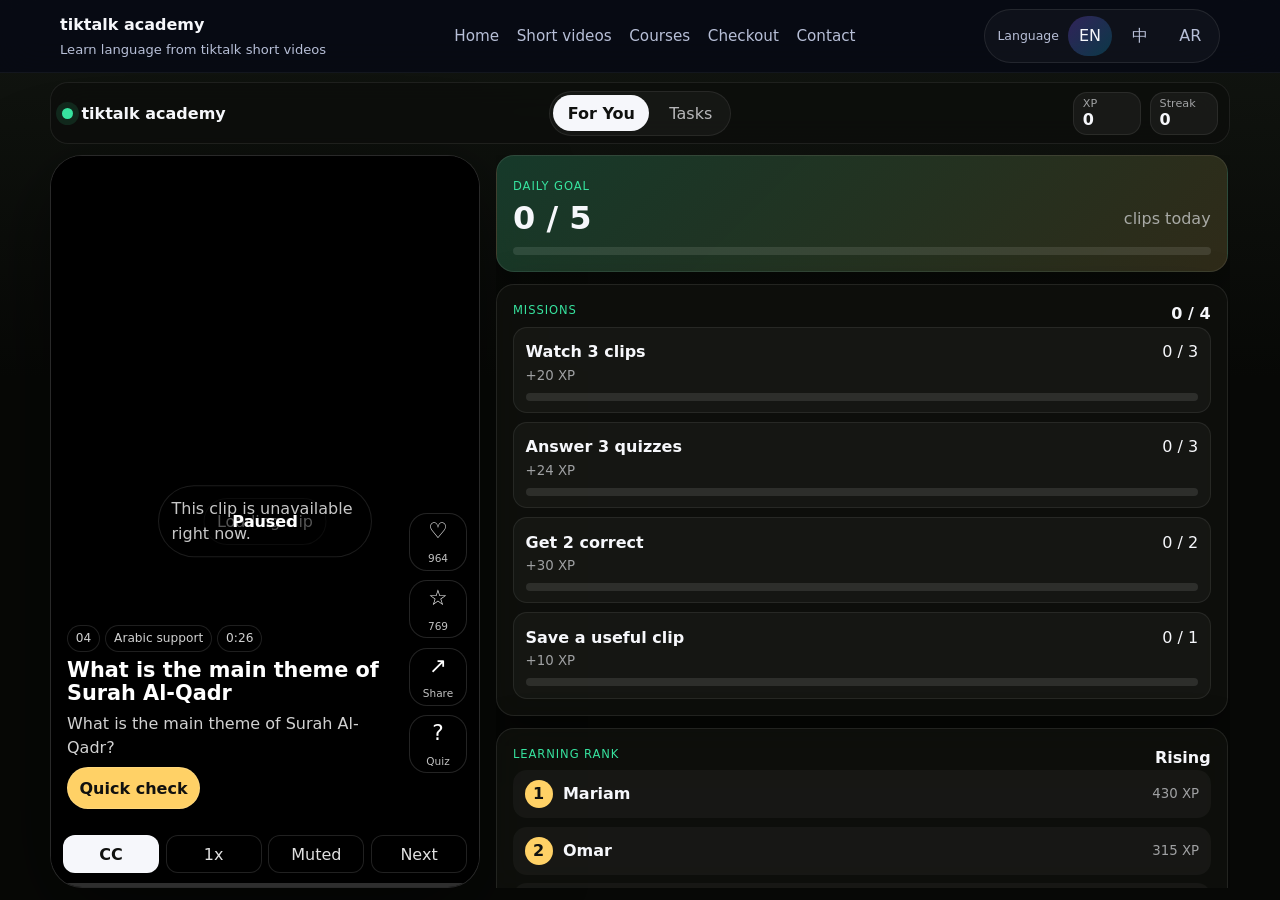
==== learn.html @ 38cb5dca "Rebrand site and scaffold Paddle checkout" ====
<!doctype html>
<html lang="en">
<head>
  <meta charset="UTF-8" />
  <meta name="viewport" content="width=device-width, initial-scale=1.0" />
  <title>Short videos | tiktalk academy</title>
  <meta name="description" content="Practice language from short videos with quick quizzes on tiktalk academy." />
  <meta name="theme-color" content="#050816" />
  <link rel="stylesheet" href="./styles.css" />
  <script defer src="./translations.js"></script>
  <script defer src="./video-data.js"></script>
  <script defer src="./main.js"></script>
</head>
<body data-page="learn">
  <header class="site-header">
    <div class="container nav-shell">
      <a class="brand" href="index.html">
        <strong id="brandName">tiktalk academy</strong>
        <span id="brandTagline">Learn language from tiktalk short videos</span>
      </a>

      <button class="nav-toggle" type="button" aria-expanded="false" aria-controls="site-nav" aria-label="Toggle navigation">
        <span></span><span></span><span></span>
      </button>

      <nav id="site-nav" class="site-nav" aria-label="Primary navigation">
        <a id="navHome" href="index.html">Home</a>
        <a id="navLearn" href="learn.html">Short videos</a>
        <a id="navProducts" href="products.html">Courses</a>
        <a id="navCheckout" href="order.html?product=bundle">Inquiry</a>
        <a id="navContact" href="index.html#contact">Contact</a>
      </nav>

      <div class="lang-switch" aria-label="Language switcher">
        <label id="langLabel" for="lang-en">Language</label>
        <button id="lang-en" class="lang-btn" type="button" data-lang="en">EN</button>
        <button class="lang-btn" type="button" data-lang="zh">中</button>
        <button class="lang-btn" type="button" data-lang="ar">AR</button>
      </div>
    </div>
  </header>

  <main class="shorts-app">
    <section class="shorts-shell" aria-label="Short-video language practice">
      <div class="shorts-topbar">
        <div class="shorts-channel">
          <span class="live-dot" aria-hidden="true"></span>
          <strong>tiktalk academy</strong>
        </div>
        <div class="feed-tabs" role="tablist" aria-label="Practice feed">
          <button id="feedTab" class="is-active" type="button">For You</button>
          <button id="taskToggle" type="button">Tasks</button>
        </div>
        <div class="shorts-score" aria-label="Learning progress">
          <span><small>XP</small><strong id="shortsXp">0</strong></span>
          <span><small>Streak</small><strong id="shortsStreak">0</strong></span>
        </div>
      </div>

      <div class="shorts-main">
        <div class="feed-device">
          <div id="feedViewport" class="feed-viewport" tabindex="0" aria-label="Short-video practice feed">
            <div id="feedTrack" class="feed-track"></div>
          </div>
        </div>

        <aside id="learnDashboard" class="learning-dashboard" aria-label="Learning dashboard">
          <div class="dashboard-card dashboard-hero">
            <span class="dashboard-kicker">Daily goal</span>
            <div class="daily-goal">
              <strong id="dailyGoalText">0 / 5</strong>
              <span id="dailyGoalLabel">clips today</span>
            </div>
            <div class="goal-bar"><span id="dailyGoalBar"></span></div>
          </div>

          <div class="dashboard-card">
            <div class="dashboard-head">
              <span class="dashboard-kicker">Missions</span>
              <strong id="missionSummary">0 ready</strong>
            </div>
            <div id="missionList" class="mission-list"></div>
          </div>

          <div class="dashboard-card">
            <div class="dashboard-head">
              <span class="dashboard-kicker">Learning rank</span>
              <strong id="rankLabel">Rising</strong>
            </div>
            <div id="leaderboardList" class="leaderboard-list"></div>
          </div>

          <div class="dashboard-card">
            <div class="dashboard-head">
              <span class="dashboard-kicker">Next clips</span>
              <strong id="queueLabel">Recommended</strong>
            </div>
            <div id="queueList" class="queue-list"></div>
          </div>
        </aside>
      </div>

      <div id="quizSheet" class="quiz-sheet" hidden aria-live="polite">
        <div class="quiz-sheet-card" role="dialog" aria-modal="true" aria-labelledby="quizSheetTitle">
          <div class="quiz-sheet-head">
            <span class="dashboard-kicker">Quick check</span>
            <button id="closeQuiz" class="icon-button" type="button" aria-label="Close quiz">x</button>
          </div>
          <h2 id="quizSheetTitle">Question</h2>
          <p id="quizSheetPrompt"></p>
          <div id="quizSheetAnswers" class="answer-grid"></div>
          <p id="quizSheetFeedback" class="quiz-feedback"></p>
        </div>
      </div>

      <div id="milestoneModal" class="milestone-modal" hidden>
        <div class="milestone-card" role="dialog" aria-modal="true" aria-labelledby="milestoneTitle">
          <span class="milestone-badge">Level up</span>
          <h2 id="milestoneTitle">Mission complete</h2>
          <p id="milestoneBody"></p>
          <button id="closeMilestone" class="button button-primary" type="button">Continue</button>
        </div>
      </div>

      <div id="shortsToast" class="shorts-toast" hidden></div>
    </section>
  </main>

  <footer class="footer">
    <div class="container">
      <small>© <span id="year"></span> tiktalk academy · <a href="terms.html">Terms</a> · <a href="privacy.html">Privacy</a></small>
    </div>
  </footer>
</body>
</html>
---- styles.css ----
:root {
  --bg: #050816;
  --bg-2: #0a1024;
  --panel: rgba(13, 18, 38, 0.78);
  --panel-strong: rgba(13, 18, 38, 0.96);
  --text: #f6f7fb;
  --muted: #b7bfd7;
  --line: rgba(255, 255, 255, 0.09);
  --line-strong: rgba(255, 255, 255, 0.18);
  --accent: #8c52ff;
  --accent-2: #00d5ff;
  --accent-3: #ff5ab8;
  --accent-4: #ffcc66;
  --accent-5: #31d6a3;
  --success: #21c787;
  --shadow: 0 30px 80px rgba(0, 0, 0, 0.42);
  --radius: 22px;
  --max: min(1160px, calc(100% - 2rem));
}
* { box-sizing: border-box; }
html { scroll-behavior: smooth; }
body {
  margin: 0;
  color: var(--text);
  font-family: Inter, ui-sans-serif, system-ui, -apple-system, BlinkMacSystemFont, "Segoe UI", sans-serif;
  background:
    radial-gradient(circle at 0% 0%, rgba(255, 90, 184, 0.18), transparent 28%),
    radial-gradient(circle at 100% 10%, rgba(0, 213, 255, 0.16), transparent 30%),
    radial-gradient(circle at 50% 100%, rgba(140, 82, 255, 0.12), transparent 28%),
    linear-gradient(180deg, var(--bg) 0%, var(--bg-2) 100%);
  line-height: 1.6;
}
a { color: inherit; text-decoration: none; }
button, input, textarea, select { font: inherit; }
img { display: block; max-width: 100%; }
.container { width: var(--max); margin: 0 auto; }
.section { padding: 4.8rem 0; }
.section-tight { padding-top: 2rem; }
.site-header {
  position: sticky; top: 0; z-index: 20; backdrop-filter: blur(18px);
  background: rgba(5, 8, 22, 0.72); border-bottom: 1px solid rgba(255,255,255,0.05);
}
.nav-shell { min-height: 72px; display: flex; align-items: center; justify-content: space-between; gap: 1rem; }
.brand { display: grid; gap: 0.1rem; }
.brand strong { font-size: 1rem; font-weight: 700; }
.brand span { font-size: 0.82rem; color: var(--muted); }
.site-nav { display: flex; align-items: center; gap: 1.1rem; }
.site-nav a { color: var(--muted); font-size: 0.95rem; }
.site-nav a:hover, .site-nav a:focus-visible { color: var(--text); }
.lang-switch { display: flex; align-items: center; gap: 0.55rem; padding: 0.4rem; border: 1px solid var(--line); border-radius: 999px; background: rgba(255,255,255,0.03); }
.lang-switch label { font-size: 0.78rem; color: var(--muted); padding-inline-start: 0.4rem; }
.lang-btn { border: 0; background: transparent; color: var(--muted); border-radius: 999px; padding: 0.42rem 0.7rem; cursor: pointer; }
.lang-btn.is-active { background: linear-gradient(135deg, rgba(140,82,255,0.28), rgba(0,213,255,0.2)); color: var(--text); }
.nav-toggle { display: none; width: 46px; height: 46px; border-radius: 14px; border: 1px solid var(--line); background: rgba(255,255,255,0.03); cursor: pointer; }
.nav-toggle span { display: block; width: 20px; height: 2px; margin: 5px auto; background: var(--text); }
.hero-grid, .hero-metrics, .grid-3, .product-grid, .footer-grid, .checkout-layout { display: grid; gap: 1.2rem; }
.hero-grid { grid-template-columns: 1.2fr 0.8fr; align-items: center; min-height: calc(100vh - 72px); padding: 2rem 0 4rem; }
.eyebrow { display: inline-flex; font-size: 0.78rem; letter-spacing: 0.12em; text-transform: uppercase; color: var(--accent-2); margin-bottom: 1rem; }
.hero-copy-shell h1, .section-head h2, .panel-head h2, .final-card h2 { margin: 0; line-height: 1.04; letter-spacing: -0.03em; font-size: clamp(2.3rem, 5vw, 4.8rem); }
.section-head h2, .panel-head h2, .final-card h2 { font-size: clamp(1.8rem, 3vw, 2.8rem); }
.hero-lead, .section-head p, .glass-card p, .quote-card p, .footer-panel p, .step-card p, .summary-box, .panel-head p, .faq-item p, .order-summary-card, .product-card p { color: var(--muted); }
.hero-actions, .card-actions { display: flex; flex-wrap: wrap; gap: 0.9rem; margin-top: 1.5rem; }
.button { display: inline-flex; align-items: center; justify-content: center; min-height: 46px; padding: 0.78rem 1.15rem; border-radius: 999px; border: 1px solid var(--line-strong); transition: transform 0.15s ease, background 0.15s ease; }
.button:hover { transform: translateY(-1px); }
.button.is-disabled, .button[aria-disabled="true"] { cursor: not-allowed; opacity: 0.52; filter: saturate(0.45); }
.button.is-disabled:hover, .button[aria-disabled="true"]:hover { transform: none; }
.button-primary { color: #08101f; font-weight: 700; background: linear-gradient(135deg, var(--accent-2), #d1f8ff); border-color: transparent; }
.button-secondary { background: rgba(255,255,255,0.03); color: var(--text); }
.button-full { width: 100%; }
.stat-card, .glass-card, .product-card, .quote-card, .step-card, .final-card, .footer-panel, .checkout-panel, .summary-box, .faq-item, .note-card {
  border: 1px solid var(--line); background: var(--panel); border-radius: var(--radius); box-shadow: var(--shadow); backdrop-filter: blur(18px);
}
.stat-card, .glass-card, .product-card, .quote-card, .step-card, .footer-panel, .checkout-panel, .faq-item, .note-card { padding: 1.35rem; }
.hero-metrics { grid-template-columns: repeat(3, 1fr); }
.stat-card strong { display: block; font-size: 1.6rem; margin-bottom: 0.2rem; }
.stat-card span { color: var(--muted); }
.section-head { max-width: 760px; margin-bottom: 1.7rem; }
.grid-3, .product-grid { grid-template-columns: repeat(3, 1fr); }
.checkout-layout { grid-template-columns: 1.15fr 0.85fr; }
.card-topline { display: inline-flex; margin-bottom: 0.8rem; padding: 0.32rem 0.6rem; border-radius: 999px; font-size: 0.75rem; background: linear-gradient(135deg, rgba(140,82,255,0.24), rgba(0,213,255,0.18)); }
.product-card h3, .glass-card h3, .step-card h3 { margin: 0 0 0.7rem; font-size: 1.3rem; line-height: 1.15; }
.price-pill { display: inline-flex; padding: 0.48rem 0.75rem; border-radius: 999px; background: rgba(255,255,255,0.05); border: 1px solid var(--line); font-weight: 700; margin-bottom: 0.85rem; }
.feature-list { margin: 0; padding-left: 1.1rem; }
.feature-list li + li { margin-top: 0.45rem; }
.quote-card { display: grid; gap: 1rem; }
.quote-mark { font-size: 2.2rem; line-height: 1; margin: 0; color: var(--accent-2); }
.quote-meta span { color: var(--muted); font-size: 0.92rem; }
.faq-stack { display: grid; gap: 1rem; }
.faq-item summary { list-style: none; cursor: pointer; font-weight: 600; }
.faq-item summary::-webkit-details-marker { display: none; }
.faq-item[open] summary { margin-bottom: 0.75rem; }
.final-card { padding: 1.6rem; }
.footer { padding: 1rem 0 2.8rem; }
.footer-grid { grid-template-columns: 1.2fr 0.8fr; align-items: start; }
.footer-links { display: grid; gap: 0.85rem; }
.footer-links a { color: var(--text); }
.footer-links small { display: block; color: var(--muted); }
.page-hero { padding-top: 2rem; }
.checkout-panel input, .checkout-panel textarea, .checkout-panel select {
  width: 100%; border-radius: 14px; border: 1px solid var(--line); background: rgba(255,255,255,0.03); color: var(--text); padding: 0.9rem 1rem;
}
.checkout-panel textarea { min-height: 120px; resize: vertical; }
.form-grid { display: grid; gap: 1rem; }
.field-group { display: grid; gap: 0.45rem; }
.field-group label { color: var(--muted); font-size: 0.92rem; }
.summary-box { padding: 1.2rem; }
.summary-line, .summary-total { display: flex; justify-content: space-between; gap: 1rem; }
.summary-total { margin-top: 1rem; padding-top: 1rem; border-top: 1px solid var(--line); font-weight: 700; color: var(--text); }
.inline-note { font-size: 0.88rem; color: var(--muted); }
.payment-status { min-height: 1.6rem; margin: 1rem 0 0; color: #ffe3a1; font-size: 0.92rem; }
.policy-links { display: flex; flex-wrap: wrap; gap: 0.8rem; }
.policy-links a { color: var(--muted); font-size: 0.86rem; }
.policy-links a:hover, .policy-links a:focus-visible { color: var(--text); }
.policy-shell { max-width: 860px; }
.policy-card { padding: clamp(1.4rem, 4vw, 3rem); border: 1px solid var(--line); background: var(--panel); border-radius: var(--radius); box-shadow: var(--shadow); }
.policy-card h1 { margin: 0; font-size: clamp(2.2rem, 5vw, 4rem); line-height: 1.05; letter-spacing: -0.04em; }
.policy-card h2 { margin: 2rem 0 0.5rem; font-size: 1.25rem; }
.policy-card p { color: var(--muted); }
.policy-card a { color: var(--accent-2); text-decoration: underline; text-underline-offset: 0.2em; }
.policy-meta { margin-top: 0.7rem; font-size: 0.9rem; }
.success-pill { display: inline-flex; padding: 0.38rem 0.7rem; border-radius: 999px; background: rgba(33,199,135,0.16); color: #a6f1d2; border: 1px solid rgba(33,199,135,0.24); }
.video-teaser {
  display: grid; grid-template-columns: 1fr 0.8fr; gap: 1.2rem; align-items: stretch;
  border: 1px solid var(--line); border-radius: var(--radius); overflow: hidden; background: rgba(255,255,255,0.035);
}
.video-teaser-copy { padding: 1.6rem; }
.video-teaser-copy h2 { margin: 0; font-size: clamp(1.8rem, 3vw, 2.7rem); line-height: 1.05; }
.video-teaser-copy p { color: var(--muted); max-width: 650px; }
.video-teaser-panel {
  min-height: 260px; display: grid; place-items: center; grid-template-columns: repeat(3, 1fr);
  background:
    linear-gradient(135deg, rgba(49,216,163,0.24), rgba(255,204,102,0.14)),
    linear-gradient(180deg, rgba(255,255,255,0.08), rgba(255,255,255,0.02));
}
.video-teaser-panel span {
  width: min(90px, 25vw); aspect-ratio: 9 / 16; display: grid; place-items: end center; padding: 0.8rem 0.35rem;
  border: 1px solid rgba(255,255,255,0.16); border-radius: 18px; color: var(--text); font-weight: 700;
  background: linear-gradient(180deg, rgba(5,8,22,0.1), rgba(5,8,22,0.86));
  box-shadow: 0 20px 44px rgba(0,0,0,0.28);
}
.video-teaser-panel span:nth-child(2) { transform: translateY(-16px); }
.count-pill {
  display: inline-flex; align-items: center; min-height: 46px; padding: 0.78rem 1rem; border-radius: 999px;
  background: rgba(255,204,102,0.12); border: 1px solid rgba(255,204,102,0.24); color: #ffe3a1; font-weight: 700;
}
body[data-page="learn"] {
  background: #070806;
  overflow: hidden;
}
body[data-page="learn"] .site-header {
  position: fixed;
  left: 0;
  right: 0;
  top: 0;
}
body[data-page="learn"] .footer { display: none; }
.shorts-app {
  min-height: 100dvh;
  padding-top: 72px;
  background:
    linear-gradient(180deg, rgba(18, 22, 17, 0.96), #070806 42%),
    #070806;
}
.shorts-shell {
  width: min(1180px, calc(100% - 1rem));
  height: calc(100dvh - 72px);
  margin: 0 auto;
  padding: 0.65rem 0 0.75rem;
  display: grid;
  grid-template-rows: auto minmax(0, 1fr);
  gap: 0.65rem;
  position: relative;
}
.shorts-topbar {
  min-height: 54px;
  display: grid;
  grid-template-columns: minmax(150px, 1fr) auto minmax(150px, 1fr);
  align-items: center;
  gap: 0.8rem;
  padding: 0.45rem 0.7rem;
  border: 1px solid rgba(255,255,255,0.08);
  border-radius: 18px;
  background: rgba(13, 14, 12, 0.82);
  backdrop-filter: blur(18px);
}
.shorts-channel, .shorts-score, .feed-tabs { display: flex; align-items: center; }
.shorts-channel { gap: 0.55rem; min-width: 0; }
.shorts-channel strong { overflow: hidden; text-overflow: ellipsis; white-space: nowrap; }
.live-dot {
  width: 0.65rem;
  aspect-ratio: 1;
  border-radius: 999px;
  background: #37e39f;
  box-shadow: 0 0 0 6px rgba(55,227,159,0.12);
}
.feed-tabs {
  justify-content: center;
  gap: 0.35rem;
  padding: 0.24rem;
  border: 1px solid rgba(255,255,255,0.08);
  border-radius: 999px;
  background: rgba(255,255,255,0.04);
}
.feed-tabs button {
  min-height: 36px;
  padding: 0 0.9rem;
  border: 0;
  border-radius: 999px;
  background: transparent;
  color: rgba(246,247,251,0.72);
  cursor: pointer;
}
.feed-tabs button.is-active { background: #f6f7fb; color: #10110f; font-weight: 800; }
.shorts-score { justify-content: end; gap: 0.55rem; }
.shorts-score span {
  min-width: 68px;
  padding: 0.35rem 0.55rem;
  border-radius: 14px;
  background: rgba(255,255,255,0.05);
  border: 1px solid rgba(255,255,255,0.08);
}
.shorts-score small { display: block; color: rgba(246,247,251,0.62); font-size: 0.7rem; line-height: 1.1; }
.shorts-score strong { display: block; line-height: 1.1; }
.shorts-main {
  min-height: 0;
  display: grid;
  grid-template-columns: minmax(330px, 430px) minmax(300px, 1fr);
  justify-content: center;
  gap: 1rem;
}
.feed-device {
  width: 100%;
  height: 100%;
  min-height: 0;
  justify-self: center;
  overflow: hidden;
  border: 1px solid rgba(255,255,255,0.16);
  border-radius: 32px;
  background: #000;
  box-shadow: 0 28px 90px rgba(0,0,0,0.5);
}
.feed-viewport {
  height: 100%;
  overflow-y: auto;
  overscroll-behavior-y: contain;
  scroll-snap-type: y mandatory;
  scrollbar-width: none;
  background: #000;
  outline: none;
}
.feed-viewport::-webkit-scrollbar { display: none; }
.feed-track { height: 100%; }
.feed-slide {
  position: relative;
  height: 100%;
  min-height: 100%;
  overflow: hidden;
  scroll-snap-align: start;
  scroll-snap-stop: always;
  color: #fff;
  background: #050505;
}
.feed-empty {
  display: grid;
  place-items: center;
  padding: 1.5rem;
  text-align: center;
}
.feed-video {
  position: absolute;
  inset: 0;
  width: 100%;
  height: 100%;
  object-fit: cover;
  background: #000;
}
.feed-shade {
  position: absolute;
  inset: 0;
  pointer-events: none;
  background:
    linear-gradient(180deg, rgba(0,0,0,0.32), transparent 32%),
    linear-gradient(0deg, rgba(0,0,0,0.9), transparent 56%);
}
.feed-loader, .feed-error {
  position: absolute;
  left: 50%;
  top: 50%;
  z-index: 4;
  transform: translate(-50%, -50%);
  padding: 0.58rem 0.78rem;
  border-radius: 999px;
  color: #fff;
  background: rgba(0,0,0,0.58);
  border: 1px solid rgba(255,255,255,0.14);
  display: none;
}
.feed-slide.is-loading .feed-loader, .feed-slide.has-error .feed-error { display: block; }
.feed-progress {
  position: absolute;
  left: 0;
  right: 0;
  bottom: 0;
  z-index: 5;
  height: 4px;
  background: rgba(255,255,255,0.18);
}
.feed-progress span {
  display: block;
  width: 0%;
  height: 100%;
  background: linear-gradient(90deg, #37e39f, #ffd166, #ff6b6b);
}
.feed-copy {
  position: absolute;
  left: 1rem;
  right: 5.4rem;
  bottom: 4.85rem;
  z-index: 6;
  display: grid;
  gap: 0.45rem;
  min-width: 0;
}
.feed-meta {
  display: flex;
  flex-wrap: wrap;
  gap: 0.35rem;
  color: rgba(255,255,255,0.82);
  font-size: 0.76rem;
}
.feed-meta span {
  min-height: 24px;
  display: inline-flex;
  align-items: center;
  padding: 0.18rem 0.48rem;
  border-radius: 999px;
  background: rgba(0,0,0,0.36);
  border: 1px solid rgba(255,255,255,0.12);
}
.feed-copy h1 {
  margin: 0;
  font-size: 1.3rem;
  line-height: 1.1;
  letter-spacing: 0;
  overflow-wrap: anywhere;
}
.caption-line {
  margin: 0;
  max-height: 3.35em;
  overflow: hidden;
  color: rgba(255,255,255,0.82);
  line-height: 1.5;
  overflow-wrap: anywhere;
}
.caption-line.is-hidden { display: none; }
.quiz-chip {
  justify-self: start;
  min-height: 36px;
  padding: 0.45rem 0.72rem;
  border: 1px solid rgba(255,255,255,0.15);
  border-radius: 999px;
  color: #10110f;
  background: #ffd166;
  font-weight: 800;
  cursor: pointer;
}
.quiz-chip.is-done { background: #37e39f; }
.action-rail {
  position: absolute;
  right: 0.75rem;
  bottom: 7.1rem;
  z-index: 7;
  display: grid;
  gap: 0.6rem;
}
.rail-button {
  width: 58px;
  min-height: 58px;
  display: grid;
  place-items: center;
  gap: 0.12rem;
  border: 1px solid rgba(255,255,255,0.14);
  border-radius: 18px;
  color: #fff;
  background: rgba(0,0,0,0.42);
  backdrop-filter: blur(14px);
  cursor: pointer;
}
.rail-button span { font-size: 1.35rem; line-height: 1; }
.rail-button small { font-size: 0.66rem; line-height: 1; color: rgba(255,255,255,0.76); }
.rail-button.is-active {
  color: #10110f;
  background: #37e39f;
  border-color: transparent;
}
.rail-button.is-active small { color: rgba(16,17,15,0.74); }
.bottom-menu {
  position: absolute;
  left: 0.75rem;
  right: 0.75rem;
  bottom: 0.85rem;
  z-index: 8;
  display: grid;
  grid-template-columns: repeat(4, minmax(0, 1fr));
  gap: 0.42rem;
}
.bottom-menu button {
  min-height: 38px;
  border: 1px solid rgba(255,255,255,0.13);
  border-radius: 12px;
  color: rgba(255,255,255,0.88);
  background: rgba(0,0,0,0.48);
  cursor: pointer;
  overflow: hidden;
  text-overflow: ellipsis;
  white-space: nowrap;
}
.bottom-menu button.is-on {
  color: #10110f;
  background: #f6f7fb;
  font-weight: 800;
}
.pause-indicator {
  position: absolute;
  inset: 0;
  z-index: 4;
  display: grid;
  place-items: center;
  color: #fff;
  font-weight: 800;
  background: rgba(0,0,0,0.22);
}
.learning-dashboard {
  min-height: 0;
  overflow: auto;
  display: grid;
  align-content: start;
  gap: 0.75rem;
  padding-right: 0.15rem;
}
.learning-dashboard::-webkit-scrollbar { width: 8px; }
.learning-dashboard::-webkit-scrollbar-thumb { background: rgba(255,255,255,0.14); border-radius: 999px; }
.dashboard-card {
  border: 1px solid rgba(255,255,255,0.09);
  border-radius: 18px;
  background: rgba(15, 17, 13, 0.8);
  box-shadow: 0 18px 52px rgba(0,0,0,0.3);
  backdrop-filter: blur(16px);
  padding: 1rem;
}
.dashboard-hero {
  background:
    linear-gradient(135deg, rgba(55,227,159,0.2), rgba(255,209,102,0.14)),
    rgba(15, 17, 13, 0.86);
}
.dashboard-kicker {
  display: inline-flex;
  color: #37e39f;
  font-size: 0.72rem;
  letter-spacing: 0.08em;
  text-transform: uppercase;
  margin-bottom: 0.45rem;
}
.daily-goal, .dashboard-head, .rank-row, .queue-row {
  display: flex;
  align-items: center;
  justify-content: space-between;
  gap: 0.65rem;
}
.daily-goal strong { font-size: 2rem; line-height: 1; }
.daily-goal span, .mission-row small, .rank-row small, .queue-row small { color: rgba(246,247,251,0.62); }
.goal-bar, .mission-bar {
  height: 8px;
  overflow: hidden;
  border-radius: 999px;
  background: rgba(255,255,255,0.1);
}
.goal-bar { margin-top: 0.8rem; }
.goal-bar span, .mission-bar i {
  display: block;
  height: 100%;
  border-radius: inherit;
  background: linear-gradient(90deg, #37e39f, #ffd166);
}
.mission-list, .leaderboard-list, .queue-list {
  display: grid;
  gap: 0.55rem;
}
.mission-row {
  display: grid;
  grid-template-columns: 1fr auto;
  gap: 0.4rem 0.65rem;
  padding: 0.72rem;
  border: 1px solid rgba(255,255,255,0.08);
  border-radius: 14px;
  background: rgba(255,255,255,0.035);
}
.mission-row strong, .mission-row small { display: block; }
.mission-row.is-done {
  border-color: rgba(55,227,159,0.4);
  background: rgba(55,227,159,0.1);
}
.mission-bar { grid-column: 1 / -1; }
.rank-row {
  min-height: 42px;
  padding: 0.62rem 0.72rem;
  border-radius: 14px;
  background: rgba(255,255,255,0.04);
}
.rank-row span {
  width: 28px;
  aspect-ratio: 1;
  display: grid;
  place-items: center;
  border-radius: 999px;
  color: #10110f;
  background: #ffd166;
  font-weight: 800;
}
.rank-row strong { flex: 1; }
.rank-row.is-you {
  outline: 1px solid rgba(55,227,159,0.46);
  background: rgba(55,227,159,0.1);
}
.queue-row {
  width: 100%;
  min-height: 54px;
  padding: 0.6rem 0.68rem;
  border: 1px solid rgba(255,255,255,0.08);
  border-radius: 14px;
  color: #fff;
  background: rgba(255,255,255,0.035);
  text-align: left;
  cursor: pointer;
}
.queue-row span {
  color: #ffd166;
  font-weight: 800;
}
.queue-row strong {
  flex: 1;
  min-width: 0;
  overflow: hidden;
  text-overflow: ellipsis;
  white-space: nowrap;
}
.queue-row.is-active {
  border-color: rgba(55,227,159,0.46);
  background: rgba(55,227,159,0.12);
}
.answer-grid { display: grid; gap: 0.7rem; }
.answer-option {
  display: grid; grid-template-columns: 32px 1fr; gap: 0.75rem; align-items: center; width: 100%; min-height: 54px; padding: 0.78rem;
  border: 1px solid var(--line); border-radius: 16px; background: rgba(255,255,255,0.035); color: var(--text); text-align: left; cursor: pointer;
}
.answer-option span {
  display: grid; place-items: center; width: 32px; aspect-ratio: 1; border-radius: 999px; color: #08101f; background: var(--accent-4); font-weight: 800;
}
.answer-option:hover { border-color: rgba(255,255,255,0.28); }
.answer-option.is-correct { border-color: rgba(49,216,163,0.68); background: rgba(49,216,163,0.12); }
.answer-option.is-wrong { border-color: rgba(255,90,184,0.56); background: rgba(255,90,184,0.1); }
.answer-option:disabled { cursor: default; opacity: 1; }
.quiz-feedback { min-height: 1.5rem; margin: 0.9rem 0 0; }
.quiz-sheet, .milestone-modal {
  position: fixed;
  inset: 0;
  z-index: 60;
  display: grid;
  background: rgba(0,0,0,0.58);
}
.quiz-sheet { align-items: end; }
.quiz-sheet[hidden], .milestone-modal[hidden], .shorts-toast[hidden] { display: none; }
.quiz-sheet-card {
  width: min(560px, calc(100% - 1rem));
  max-height: min(76dvh, 680px);
  overflow: auto;
  margin: 0 auto 0.75rem;
  padding: 1rem;
  border: 1px solid rgba(255,255,255,0.12);
  border-radius: 22px;
  color: #fff;
  background: rgba(15,17,13,0.96);
  box-shadow: 0 -20px 80px rgba(0,0,0,0.46);
}
.quiz-sheet-head {
  display: flex;
  align-items: center;
  justify-content: space-between;
  gap: 1rem;
}
.quiz-sheet-card h2 {
  margin: 0 0 0.35rem;
  font-size: 1.45rem;
  line-height: 1.12;
  letter-spacing: 0;
}
.quiz-sheet-card p { color: rgba(246,247,251,0.72); }
.icon-button {
  width: 38px;
  aspect-ratio: 1;
  display: grid;
  place-items: center;
  border: 1px solid rgba(255,255,255,0.12);
  border-radius: 999px;
  color: #fff;
  background: rgba(255,255,255,0.05);
  cursor: pointer;
}
.milestone-modal { place-items: center; padding: 1rem; }
.milestone-card {
  width: min(430px, 100%);
  padding: 1.25rem;
  border-radius: 24px;
  color: #10110f;
  background:
    linear-gradient(135deg, #37e39f, #ffd166);
  box-shadow: 0 28px 90px rgba(0,0,0,0.46);
  text-align: center;
}
.milestone-badge {
  display: inline-flex;
  padding: 0.32rem 0.6rem;
  border-radius: 999px;
  background: rgba(16,17,15,0.12);
  font-size: 0.75rem;
  font-weight: 800;
  text-transform: uppercase;
  letter-spacing: 0.08em;
}
.milestone-card h2 { margin: 0.8rem 0 0.35rem; line-height: 1.05; letter-spacing: 0; }
.milestone-card p { margin: 0 0 1rem; color: rgba(16,17,15,0.74); }
.shorts-toast {
  position: fixed;
  left: 50%;
  bottom: 1rem;
  z-index: 70;
  transform: translateX(-50%);
  max-width: min(420px, calc(100% - 1.5rem));
  padding: 0.75rem 0.95rem;
  border-radius: 999px;
  color: #10110f;
  background: #f6f7fb;
  box-shadow: 0 16px 50px rgba(0,0,0,0.35);
  font-weight: 800;
  text-align: center;
}
@media (max-width: 960px) {
  .hero-grid, .grid-3, .product-grid, .footer-grid, .checkout-layout, .hero-metrics, .video-teaser { grid-template-columns: 1fr; }
  .shorts-main {
    grid-template-columns: minmax(300px, 440px);
    justify-content: center;
  }
  .learning-dashboard {
    position: fixed;
    left: 0.75rem;
    right: 0.75rem;
    bottom: 0.75rem;
    z-index: 45;
    max-height: min(64dvh, 560px);
    padding: 0;
    transform: translateY(calc(100% + 1.25rem));
    transition: transform 0.18s ease;
  }
  .learning-dashboard.is-open { transform: translateY(0); }
}
@media (max-width: 820px) {
  .nav-toggle { display: inline-block; }
  .nav-shell { position: relative; }
  .site-nav {
    position: absolute; top: calc(100% + 0.65rem); left: 0; right: 0; display: none; flex-direction: column; align-items: stretch; padding: 1rem;
    border-radius: 18px; border: 1px solid var(--line); background: rgba(9, 13, 31, 0.96);
  }
  .site-nav.is-open { display: flex; }
  .lang-switch label { display: none; }
}
@media (max-width: 560px) {
  .container { width: min(100% - 1.25rem, 1160px); }
  .section { padding: 4rem 0; }
  .hero-actions .button, .button-full { width: 100%; }
  .video-teaser-panel { min-height: 220px; }
  body[data-page="learn"] .brand span, body[data-page="learn"] .lang-switch { display: none; }
  body[data-page="learn"] .nav-shell { min-height: 64px; }
  .shorts-app { padding-top: 64px; }
  .shorts-shell {
    width: 100%;
    height: calc(100dvh - 64px);
    padding: 0.45rem 0.5rem 0.55rem;
    gap: 0.45rem;
  }
  .shorts-topbar {
    min-height: 48px;
    grid-template-columns: minmax(0, 1fr) auto;
    border-radius: 16px;
  }
  .shorts-channel strong { font-size: 0.9rem; }
  .feed-tabs { order: 3; grid-column: 1 / -1; width: 100%; }
  .feed-tabs button { flex: 1; }
  .shorts-score span {
    min-width: 52px;
    padding: 0.32rem 0.42rem;
  }
  .shorts-score small { font-size: 0.64rem; }
  .feed-device {
    max-width: none;
    border-radius: 24px;
  }
  .feed-copy {
    left: 0.8rem;
    right: 4.8rem;
    bottom: 4.7rem;
  }
  .feed-copy h1 { font-size: 1.08rem; }
  .caption-line {
    max-height: 3em;
    font-size: 0.92rem;
  }
  .action-rail {
    right: 0.55rem;
    bottom: 6.6rem;
    gap: 0.45rem;
  }
  .rail-button {
    width: 50px;
    min-height: 50px;
    border-radius: 16px;
  }
  .rail-button span { font-size: 1.1rem; }
  .bottom-menu {
    left: 0.55rem;
    right: 0.55rem;
    bottom: 0.65rem;
    gap: 0.32rem;
  }
  .bottom-menu button {
    min-height: 36px;
    font-size: 0.78rem;
    border-radius: 11px;
  }
  .quiz-sheet-card {
    width: calc(100% - 0.75rem);
    margin-bottom: 0.38rem;
    border-radius: 20px;
  }
  .learning-dashboard {
    left: 0.5rem;
    right: 0.5rem;
    bottom: 0.5rem;
    max-height: 68dvh;
  }
}
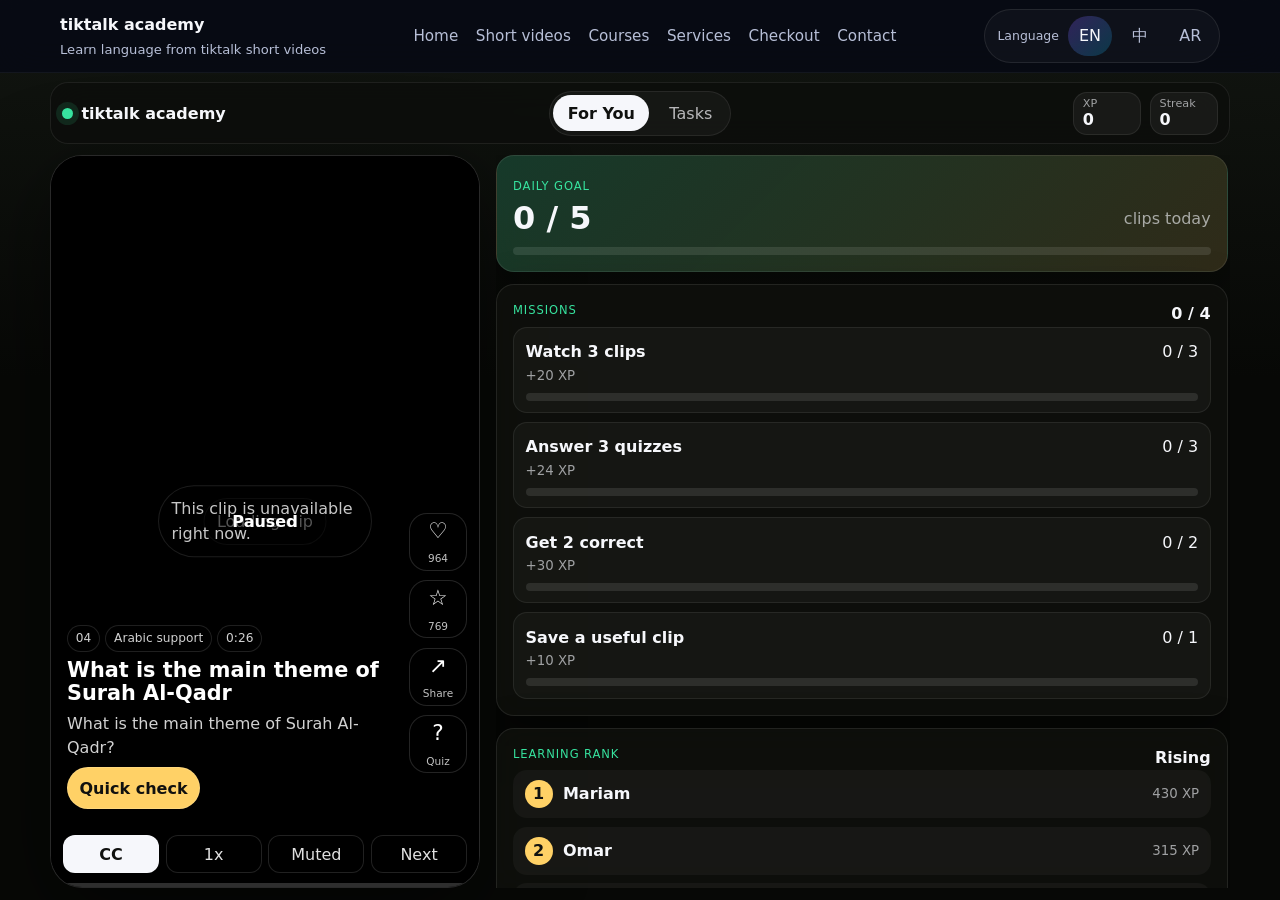
==== commit f1063f29: "Separate inquiry services from Paddle course catalog" ====
--- a/learn.html
+++ b/learn.html
@@ -6,10 +6,10 @@
   <title>Short videos | tiktalk academy</title>
   <meta name="description" content="Practice language from short videos with quick quizzes on tiktalk academy." />
   <meta name="theme-color" content="#050816" />
-  <link rel="stylesheet" href="./styles.css" />
-  <script defer src="./translations.js"></script>
+  <link rel="stylesheet" href="./styles.css?v=38cb5dc" />
+  <script defer src="./translations.js?v=38cb5dc"></script>
   <script defer src="./video-data.js"></script>
-  <script defer src="./main.js"></script>
+  <script defer src="./main.js?v=38cb5dc"></script>
 </head>
 <body data-page="learn">
   <header class="site-header">
@@ -27,6 +27,7 @@
         <a id="navHome" href="index.html">Home</a>
         <a id="navLearn" href="learn.html">Short videos</a>
         <a id="navProducts" href="products.html">Courses</a>
+        <a id="navServices" href="services.html">Services</a>
         <a id="navCheckout" href="order.html?product=bundle">Inquiry</a>
         <a id="navContact" href="index.html#contact">Contact</a>
       </nav>
--- a/styles.css
+++ b/styles.css
@@ -117,6 +117,7 @@
 .policy-card h2 { margin: 2rem 0 0.5rem; font-size: 1.25rem; }
 .policy-card p { color: var(--muted); }
 .policy-card a { color: var(--accent-2); text-decoration: underline; text-underline-offset: 0.2em; }
+.service-boundary-card { margin-top: 1.2rem; }
 .policy-meta { margin-top: 0.7rem; font-size: 0.9rem; }
 .success-pill { display: inline-flex; padding: 0.38rem 0.7rem; border-radius: 999px; background: rgba(33,199,135,0.16); color: #a6f1d2; border: 1px solid rgba(33,199,135,0.24); }
 .video-teaser {
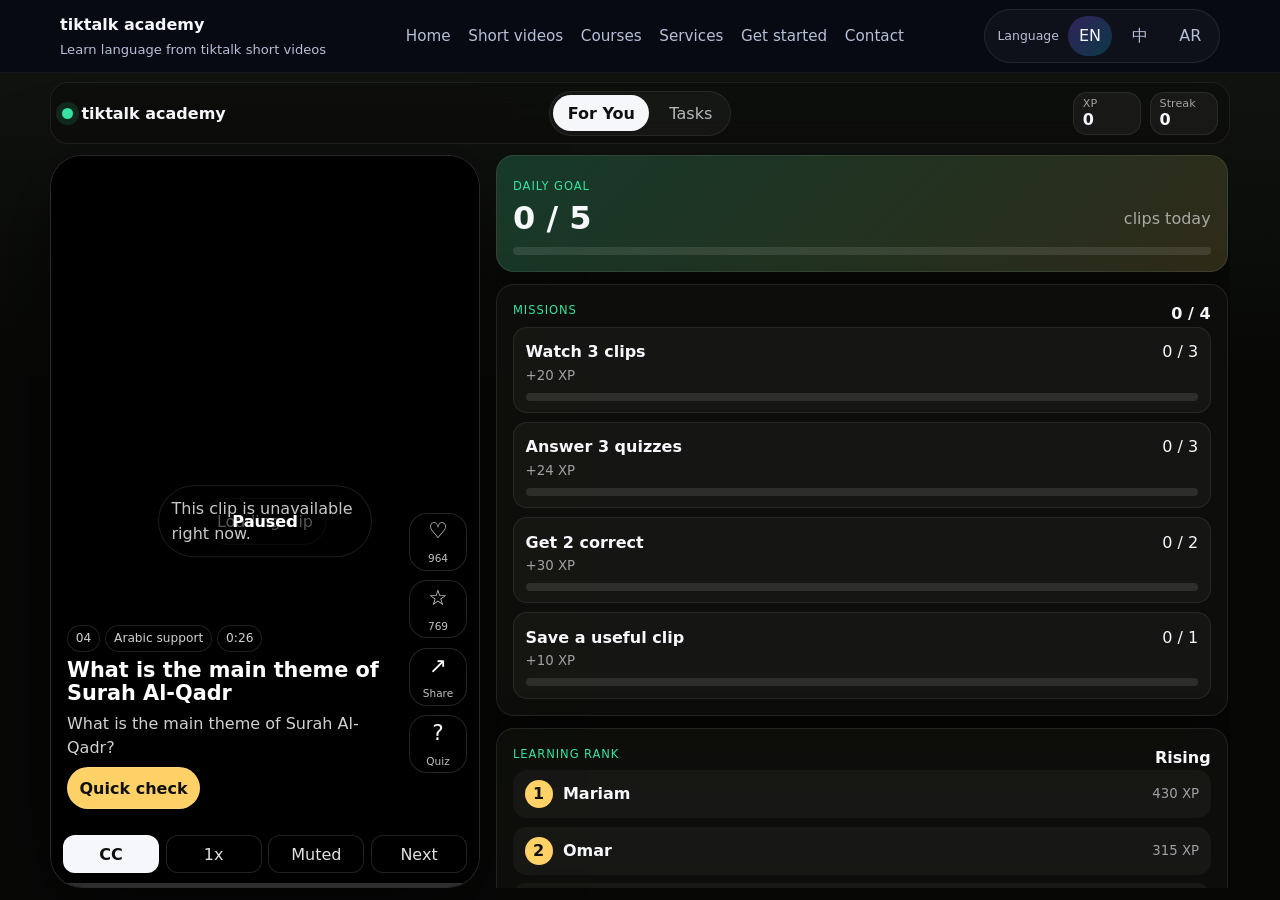
==== commit 118cd2f1: "Hide payment provider from public enrollment flow" ====
--- a/learn.html
+++ b/learn.html
@@ -6,10 +6,10 @@
   <title>Short videos | tiktalk academy</title>
   <meta name="description" content="Practice language from short videos with quick quizzes on tiktalk academy." />
   <meta name="theme-color" content="#050816" />
-  <link rel="stylesheet" href="./styles.css?v=38cb5dc" />
-  <script defer src="./translations.js?v=38cb5dc"></script>
+  <link rel="stylesheet" href="./styles.css?v=20260913-frontend" />
+  <script defer src="./translations.js?v=20260913-frontend"></script>
   <script defer src="./video-data.js"></script>
-  <script defer src="./main.js?v=38cb5dc"></script>
+  <script defer src="./main.js?v=20260913-frontend"></script>
 </head>
 <body data-page="learn">
   <header class="site-header">
@@ -28,7 +28,7 @@
         <a id="navLearn" href="learn.html">Short videos</a>
         <a id="navProducts" href="products.html">Courses</a>
         <a id="navServices" href="services.html">Services</a>
-        <a id="navCheckout" href="order.html?product=bundle">Inquiry</a>
+        <a id="navCheckout" href="order.html?product=bundle">Get started</a>
         <a id="navContact" href="index.html#contact">Contact</a>
       </nav>
 
--- a/styles.css
+++ b/styles.css
@@ -107,7 +107,7 @@
 .summary-line, .summary-total { display: flex; justify-content: space-between; gap: 1rem; }
 .summary-total { margin-top: 1rem; padding-top: 1rem; border-top: 1px solid var(--line); font-weight: 700; color: var(--text); }
 .inline-note { font-size: 0.88rem; color: var(--muted); }
-.payment-status { min-height: 1.6rem; margin: 1rem 0 0; color: #ffe3a1; font-size: 0.92rem; }
+.course-status { min-height: 1.6rem; margin: 1rem 0 0; color: #ffe3a1; font-size: 0.92rem; }
 .policy-links { display: flex; flex-wrap: wrap; gap: 0.8rem; }
 .policy-links a { color: var(--muted); font-size: 0.86rem; }
 .policy-links a:hover, .policy-links a:focus-visible { color: var(--text); }
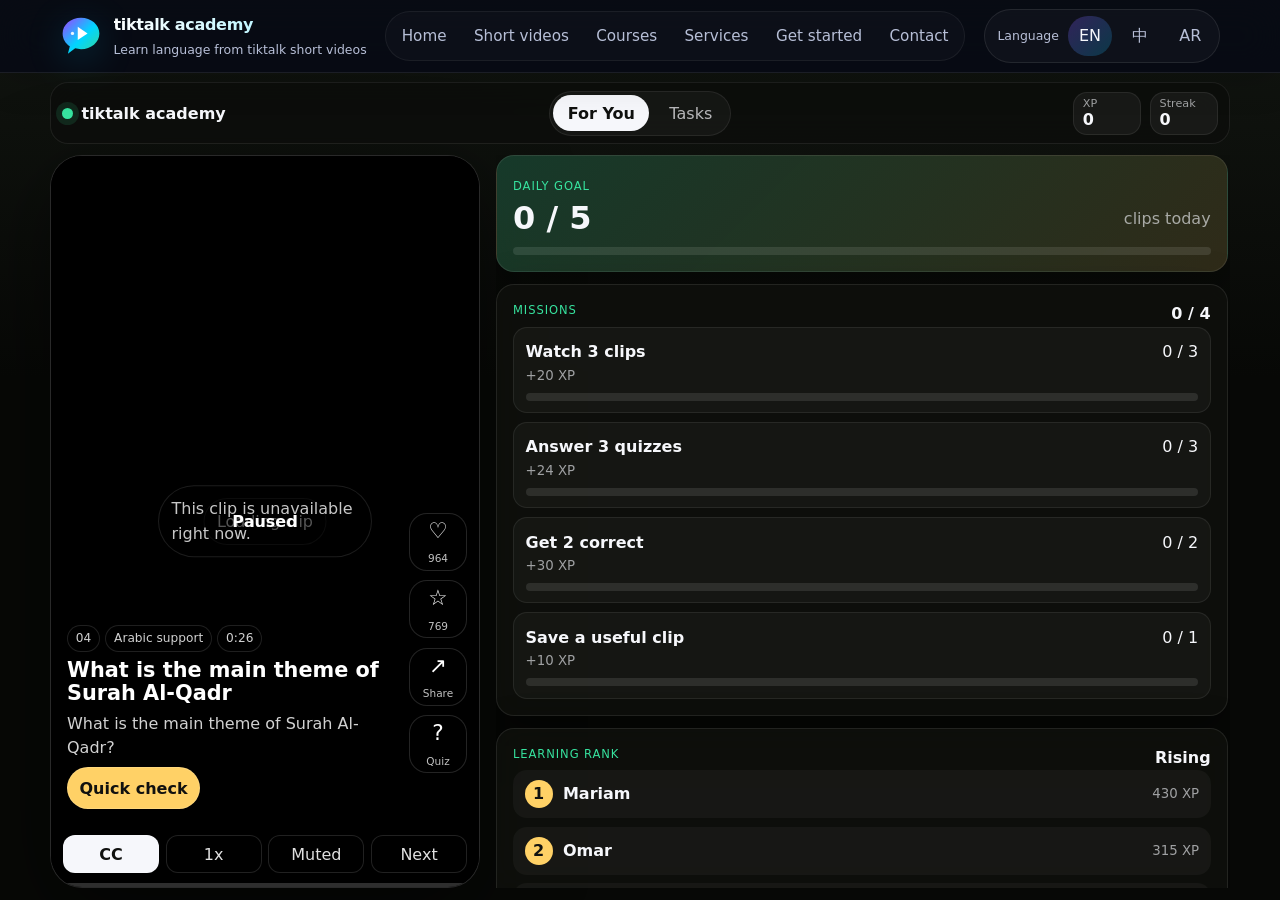
==== commit 1959e461: "Polish brand and multilingual public experience" ====
--- a/learn.html
+++ b/learn.html
@@ -6,18 +6,16 @@
   <title>Short videos | tiktalk academy</title>
   <meta name="description" content="Practice language from short videos with quick quizzes on tiktalk academy." />
   <meta name="theme-color" content="#050816" />
-  <link rel="stylesheet" href="./styles.css?v=20260913-frontend" />
-  <script defer src="./translations.js?v=20260913-frontend"></script>
+  <link rel="stylesheet" href="./styles.css?v=20260913-polish" />
+  <script defer src="./translations.js?v=20260913-polish"></script>
   <script defer src="./video-data.js"></script>
-  <script defer src="./main.js?v=20260913-frontend"></script>
+  <script defer src="./main.js?v=20260913-polish"></script>
+  <link rel="icon" type="image/svg+xml" href="./logo.svg" />
 </head>
 <body data-page="learn">
   <header class="site-header">
     <div class="container nav-shell">
-      <a class="brand" href="index.html">
-        <strong id="brandName">tiktalk academy</strong>
-        <span id="brandTagline">Learn language from tiktalk short videos</span>
-      </a>
+      <a class="brand" href="index.html"><img class="brand-mark" src="./logo.svg" alt="" aria-hidden="true"><span class="brand-copy"><strong id="brandName">tiktalk academy</strong><span id="brandTagline">Learn language from tiktalk short videos</span></span></a>
 
       <button class="nav-toggle" type="button" aria-expanded="false" aria-controls="site-nav" aria-label="Toggle navigation">
         <span></span><span></span><span></span>
@@ -67,7 +65,7 @@
 
         <aside id="learnDashboard" class="learning-dashboard" aria-label="Learning dashboard">
           <div class="dashboard-card dashboard-hero">
-            <span class="dashboard-kicker">Daily goal</span>
+            <span class="dashboard-kicker" id="dailyGoalKicker">Daily goal</span>
             <div class="daily-goal">
               <strong id="dailyGoalText">0 / 5</strong>
               <span id="dailyGoalLabel">clips today</span>
@@ -77,7 +75,7 @@
 
           <div class="dashboard-card">
             <div class="dashboard-head">
-              <span class="dashboard-kicker">Missions</span>
+            <span class="dashboard-kicker" id="missionsKicker">Missions</span>
               <strong id="missionSummary">0 ready</strong>
             </div>
             <div id="missionList" class="mission-list"></div>
@@ -85,7 +83,7 @@
 
           <div class="dashboard-card">
             <div class="dashboard-head">
-              <span class="dashboard-kicker">Learning rank</span>
+              <span class="dashboard-kicker" id="rankKicker">Learning rank</span>
               <strong id="rankLabel">Rising</strong>
             </div>
             <div id="leaderboardList" class="leaderboard-list"></div>
@@ -93,7 +91,7 @@
 
           <div class="dashboard-card">
             <div class="dashboard-head">
-              <span class="dashboard-kicker">Next clips</span>
+              <span class="dashboard-kicker" id="nextClipsKicker">Next clips</span>
               <strong id="queueLabel">Recommended</strong>
             </div>
             <div id="queueList" class="queue-list"></div>
@@ -104,7 +102,7 @@
       <div id="quizSheet" class="quiz-sheet" hidden aria-live="polite">
         <div class="quiz-sheet-card" role="dialog" aria-modal="true" aria-labelledby="quizSheetTitle">
           <div class="quiz-sheet-head">
-            <span class="dashboard-kicker">Quick check</span>
+            <span class="dashboard-kicker" id="quickCheckKicker">Quick check</span>
             <button id="closeQuiz" class="icon-button" type="button" aria-label="Close quiz">x</button>
           </div>
           <h2 id="quizSheetTitle">Question</h2>
@@ -116,7 +114,7 @@
 
       <div id="milestoneModal" class="milestone-modal" hidden>
         <div class="milestone-card" role="dialog" aria-modal="true" aria-labelledby="milestoneTitle">
-          <span class="milestone-badge">Level up</span>
+          <span class="milestone-badge" id="levelUpBadge">Level up</span>
           <h2 id="milestoneTitle">Mission complete</h2>
           <p id="milestoneBody"></p>
           <button id="closeMilestone" class="button button-primary" type="button">Continue</button>
--- a/styles.css
+++ b/styles.css
@@ -29,6 +29,19 @@
     radial-gradient(circle at 50% 100%, rgba(140, 82, 255, 0.12), transparent 28%),
     linear-gradient(180deg, var(--bg) 0%, var(--bg-2) 100%);
   line-height: 1.6;
+  overflow-x: hidden;
+  isolation: isolate;
+}
+body::before {
+  content: "";
+  position: fixed;
+  inset: 0;
+  z-index: -1;
+  pointer-events: none;
+  opacity: 0.22;
+  background-image: linear-gradient(rgba(255,255,255,0.035) 1px, transparent 1px), linear-gradient(90deg, rgba(255,255,255,0.035) 1px, transparent 1px);
+  background-size: 44px 44px;
+  mask-image: linear-gradient(to bottom, black, transparent 72%);
 }
 a { color: inherit; text-decoration: none; }
 button, input, textarea, select { font: inherit; }
@@ -38,15 +51,19 @@
 .section-tight { padding-top: 2rem; }
 .site-header {
   position: sticky; top: 0; z-index: 20; backdrop-filter: blur(18px);
-  background: rgba(5, 8, 22, 0.72); border-bottom: 1px solid rgba(255,255,255,0.05);
+  background: rgba(5, 8, 22, 0.7); border-bottom: 1px solid rgba(255,255,255,0.08);
+  box-shadow: 0 12px 34px rgba(0,0,0,0.12);
 }
 .nav-shell { min-height: 72px; display: flex; align-items: center; justify-content: space-between; gap: 1rem; }
-.brand { display: grid; gap: 0.1rem; }
-.brand strong { font-size: 1rem; font-weight: 700; }
-.brand span { font-size: 0.82rem; color: var(--muted); }
-.site-nav { display: flex; align-items: center; gap: 1.1rem; }
+.brand { display: flex; align-items: center; gap: 0.72rem; min-width: max-content; }
+.brand-mark { width: 42px; height: 42px; flex: 0 0 auto; filter: drop-shadow(0 8px 18px rgba(0,213,255,0.18)); }
+.brand-copy { display: grid; gap: 0.1rem; }
+.brand strong { font-size: 1rem; font-weight: 800; letter-spacing: -0.02em; background: linear-gradient(90deg, #fff, #b9f5ff 62%, #b7ffd9); -webkit-background-clip: text; background-clip: text; color: transparent; }
+.brand span { font-size: 0.78rem; color: var(--muted); }
+.site-nav { display: flex; align-items: center; gap: 0.35rem; padding: 0.3rem; border: 1px solid rgba(255,255,255,0.06); border-radius: 999px; background: rgba(255,255,255,0.025); }
+.site-nav a { padding: 0.42rem 0.68rem; border-radius: 999px; }
 .site-nav a { color: var(--muted); font-size: 0.95rem; }
-.site-nav a:hover, .site-nav a:focus-visible { color: var(--text); }
+.site-nav a:hover, .site-nav a:focus-visible { color: var(--text); background: rgba(255,255,255,0.07); }
 .lang-switch { display: flex; align-items: center; gap: 0.55rem; padding: 0.4rem; border: 1px solid var(--line); border-radius: 999px; background: rgba(255,255,255,0.03); }
 .lang-switch label { font-size: 0.78rem; color: var(--muted); padding-inline-start: 0.4rem; }
 .lang-btn { border: 0; background: transparent; color: var(--muted); border-radius: 999px; padding: 0.42rem 0.7rem; cursor: pointer; }
@@ -62,6 +79,7 @@
 .hero-actions, .card-actions { display: flex; flex-wrap: wrap; gap: 0.9rem; margin-top: 1.5rem; }
 .button { display: inline-flex; align-items: center; justify-content: center; min-height: 46px; padding: 0.78rem 1.15rem; border-radius: 999px; border: 1px solid var(--line-strong); transition: transform 0.15s ease, background 0.15s ease; }
 .button:hover { transform: translateY(-1px); }
+.button:focus-visible, .lang-btn:focus-visible, .nav-toggle:focus-visible, .site-nav a:focus-visible, .footer-links a:focus-visible { outline: 3px solid rgba(0,213,255,0.55); outline-offset: 3px; }
 .button.is-disabled, .button[aria-disabled="true"] { cursor: not-allowed; opacity: 0.52; filter: saturate(0.45); }
 .button.is-disabled:hover, .button[aria-disabled="true"]:hover { transform: none; }
 .button-primary { color: #08101f; font-weight: 700; background: linear-gradient(135deg, var(--accent-2), #d1f8ff); border-color: transparent; }
@@ -71,6 +89,8 @@
   border: 1px solid var(--line); background: var(--panel); border-radius: var(--radius); box-shadow: var(--shadow); backdrop-filter: blur(18px);
 }
 .stat-card, .glass-card, .product-card, .quote-card, .step-card, .footer-panel, .checkout-panel, .faq-item, .note-card { padding: 1.35rem; }
+.glass-card, .product-card, .quote-card, .step-card, .footer-panel, .checkout-panel { position: relative; overflow: hidden; }
+.glass-card::before, .product-card::before, .footer-panel::before, .checkout-panel::before { content: ""; position: absolute; inset: 0 0 auto; height: 1px; background: linear-gradient(90deg, transparent, rgba(255,255,255,0.35), transparent); opacity: 0.65; }
 .hero-metrics { grid-template-columns: repeat(3, 1fr); }
 .stat-card strong { display: block; font-size: 1.6rem; margin-bottom: 0.2rem; }
 .stat-card span { color: var(--muted); }
@@ -78,7 +98,11 @@
 .grid-3, .product-grid { grid-template-columns: repeat(3, 1fr); }
 .checkout-layout { grid-template-columns: 1.15fr 0.85fr; }
 .card-topline { display: inline-flex; margin-bottom: 0.8rem; padding: 0.32rem 0.6rem; border-radius: 999px; font-size: 0.75rem; background: linear-gradient(135deg, rgba(140,82,255,0.24), rgba(0,213,255,0.18)); }
+.product-card { display: flex; flex-direction: column; min-height: 100%; transition: transform 0.18s ease, border-color 0.18s ease, background 0.18s ease; }
+.product-card:hover { transform: translateY(-5px); border-color: rgba(0,213,255,0.28); background: rgba(17,24,49,0.88); }
 .product-card h3, .glass-card h3, .step-card h3 { margin: 0 0 0.7rem; font-size: 1.3rem; line-height: 1.15; }
+.product-card .feature-list { flex: 1; }
+.product-card .card-actions { margin-top: 1.35rem; }
 .price-pill { display: inline-flex; padding: 0.48rem 0.75rem; border-radius: 999px; background: rgba(255,255,255,0.05); border: 1px solid var(--line); font-weight: 700; margin-bottom: 0.85rem; }
 .feature-list { margin: 0; padding-left: 1.1rem; }
 .feature-list li + li { margin-top: 0.45rem; }
@@ -90,11 +114,15 @@
 .faq-item summary::-webkit-details-marker { display: none; }
 .faq-item[open] summary { margin-bottom: 0.75rem; }
 .final-card { padding: 1.6rem; }
-.footer { padding: 1rem 0 2.8rem; }
+.final-card { background: linear-gradient(135deg, rgba(140,82,255,0.24), rgba(0,213,255,0.1) 55%, rgba(49,214,163,0.12)); border-color: rgba(177,207,255,0.18); }
+.footer { padding: 1.5rem 0 3rem; }
 .footer-grid { grid-template-columns: 1.2fr 0.8fr; align-items: start; }
 .footer-links { display: grid; gap: 0.85rem; }
+.footer-links > div { padding: 0.75rem 0.85rem; border-radius: 14px; background: rgba(255,255,255,0.035); border: 1px solid rgba(255,255,255,0.06); }
 .footer-links a { color: var(--text); }
+.footer-links a:hover { color: var(--accent-2); }
 .footer-links small { display: block; color: var(--muted); }
+.contact-inline a { color: var(--accent-2); }
 .page-hero { padding-top: 2rem; }
 .checkout-panel input, .checkout-panel textarea, .checkout-panel select {
   width: 100%; border-radius: 14px; border: 1px solid var(--line); background: rgba(255,255,255,0.03); color: var(--text); padding: 0.9rem 1rem;
@@ -677,6 +705,8 @@
 @media (max-width: 560px) {
   .container { width: min(100% - 1.25rem, 1160px); }
   .section { padding: 4rem 0; }
+  .brand-mark { width: 36px; height: 36px; }
+  .brand span { font-size: 0.72rem; }
   .hero-actions .button, .button-full { width: 100%; }
   .video-teaser-panel { min-height: 220px; }
   body[data-page="learn"] .brand span, body[data-page="learn"] .lang-switch { display: none; }
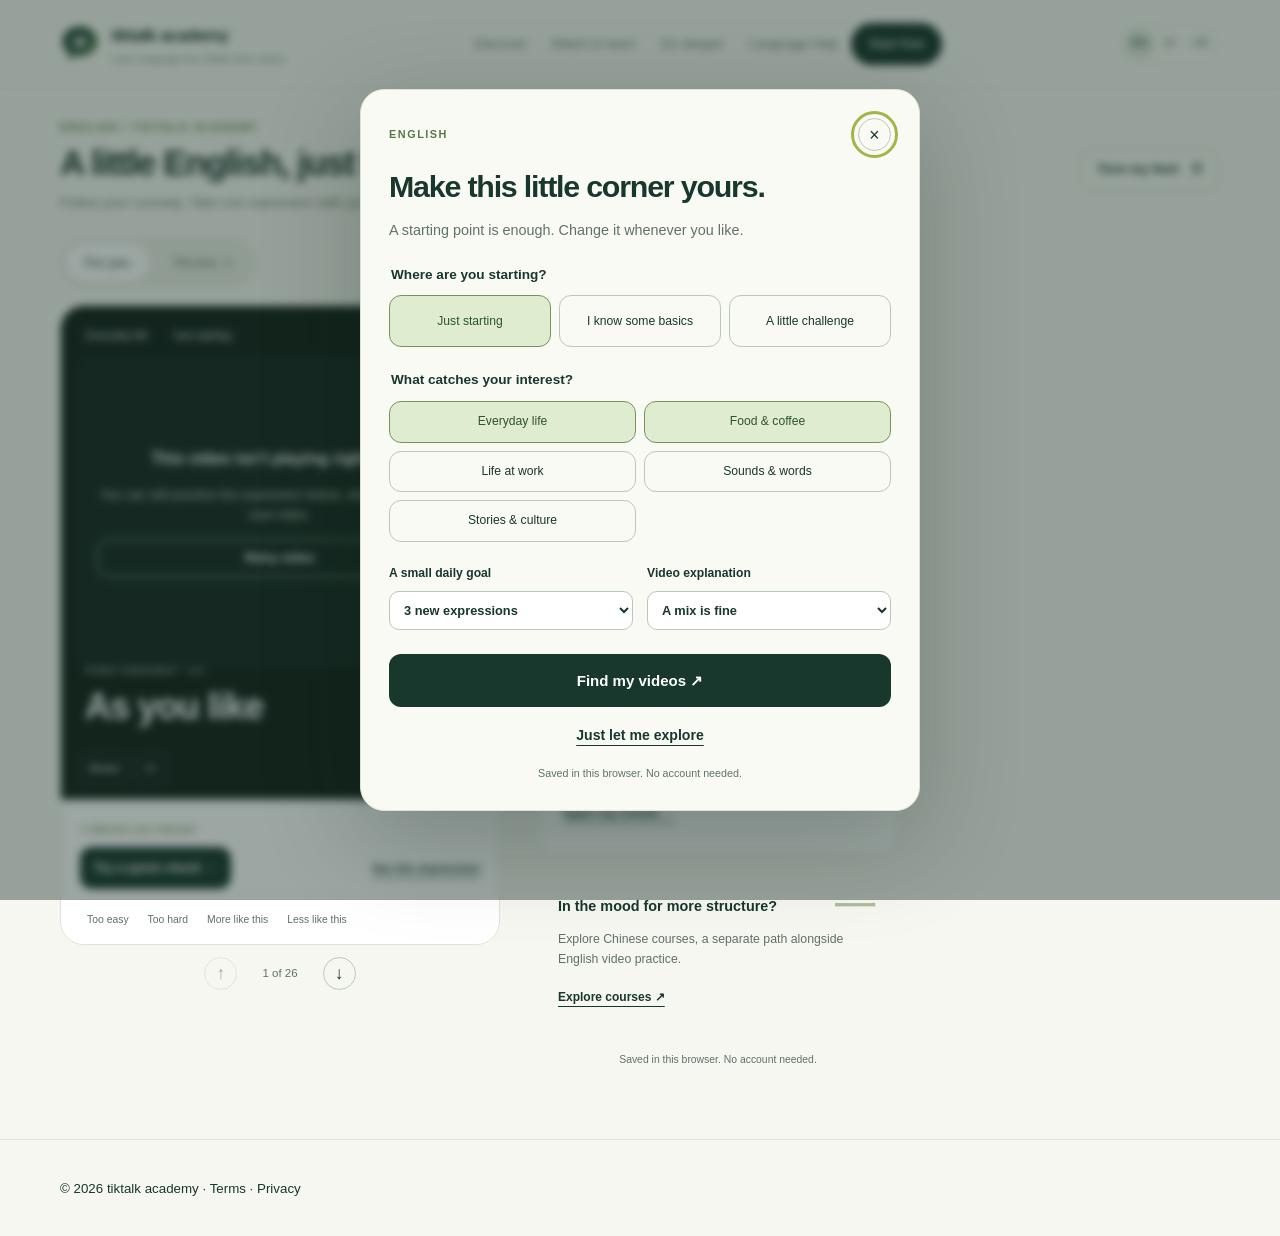
==== commit 851dc3ce: "Rebuild video-first discovery and learning experience" ====
--- a/learn.html
+++ b/learn.html
@@ -6,16 +6,22 @@
   <title>Short videos | tiktalk academy</title>
   <meta name="description" content="Practice language from short videos with quick quizzes on tiktalk academy." />
   <meta name="theme-color" content="#050816" />
-  <link rel="stylesheet" href="./styles.css?v=20260913-polish" />
+  <link rel="stylesheet" href="./styles.css?v=20260915-discovery" />
+  <link rel="stylesheet" href="./experience.css?v=20260915-discovery" />
   <script defer src="./translations.js?v=20260913-polish"></script>
   <script defer src="./video-data.js"></script>
-  <script defer src="./main.js?v=20260913-polish"></script>
-  <link rel="icon" type="image/svg+xml" href="./logo.svg" />
+  <script defer src="./experience.js?v=20260915-discovery"></script>
+  <script defer src="./learning-core.js?v=20260915-discovery"></script>
+  <script defer src="./lesson-notes.js?v=20260915-discovery"></script>
+  <script defer src="./learning-copy.js?v=20260915-discovery"></script>
+  <script defer src="./learning.js?v=20260915-discovery"></script>
+  <script defer src="./main.js?v=20260915-discovery"></script>
+  <link rel="icon" type="image/svg+xml" href="./logo.svg?v=20260915-discovery" />
 </head>
 <body data-page="learn">
   <header class="site-header">
     <div class="container nav-shell">
-      <a class="brand" href="index.html"><img class="brand-mark" src="./logo.svg" alt="" aria-hidden="true"><span class="brand-copy"><strong id="brandName">tiktalk academy</strong><span id="brandTagline">Learn language from tiktalk short videos</span></span></a>
+      <a class="brand" href="index.html"><img class="brand-mark" src="./logo.svg?v=20260915-discovery" alt="" aria-hidden="true"><span class="brand-copy"><strong id="brandName">tiktalk academy</strong><span id="brandTagline">Learn language from tiktalk short videos</span></span></a>
 
       <button class="nav-toggle" type="button" aria-expanded="false" aria-controls="site-nav" aria-label="Toggle navigation">
         <span></span><span></span><span></span>
@@ -26,12 +32,12 @@
         <a id="navLearn" href="learn.html">Short videos</a>
         <a id="navProducts" href="products.html">Courses</a>
         <a id="navServices" href="services.html">Services</a>
-        <a id="navCheckout" href="order.html?product=bundle">Get started</a>
+        <a id="navCheckout" href="learn.html">Start free</a>
         <a id="navContact" href="index.html#contact">Contact</a>
       </nav>
 
       <div class="lang-switch" aria-label="Language switcher">
-        <label id="langLabel" for="lang-en">Language</label>
+        <span id="langLabel">Language</span>
         <button id="lang-en" class="lang-btn" type="button" data-lang="en">EN</button>
         <button class="lang-btn" type="button" data-lang="zh">中</button>
         <button class="lang-btn" type="button" data-lang="ar">AR</button>
@@ -39,91 +45,7 @@
     </div>
   </header>
 
-  <main class="shorts-app">
-    <section class="shorts-shell" aria-label="Short-video language practice">
-      <div class="shorts-topbar">
-        <div class="shorts-channel">
-          <span class="live-dot" aria-hidden="true"></span>
-          <strong>tiktalk academy</strong>
-        </div>
-        <div class="feed-tabs" role="tablist" aria-label="Practice feed">
-          <button id="feedTab" class="is-active" type="button">For You</button>
-          <button id="taskToggle" type="button">Tasks</button>
-        </div>
-        <div class="shorts-score" aria-label="Learning progress">
-          <span><small>XP</small><strong id="shortsXp">0</strong></span>
-          <span><small>Streak</small><strong id="shortsStreak">0</strong></span>
-        </div>
-      </div>
-
-      <div class="shorts-main">
-        <div class="feed-device">
-          <div id="feedViewport" class="feed-viewport" tabindex="0" aria-label="Short-video practice feed">
-            <div id="feedTrack" class="feed-track"></div>
-          </div>
-        </div>
-
-        <aside id="learnDashboard" class="learning-dashboard" aria-label="Learning dashboard">
-          <div class="dashboard-card dashboard-hero">
-            <span class="dashboard-kicker" id="dailyGoalKicker">Daily goal</span>
-            <div class="daily-goal">
-              <strong id="dailyGoalText">0 / 5</strong>
-              <span id="dailyGoalLabel">clips today</span>
-            </div>
-            <div class="goal-bar"><span id="dailyGoalBar"></span></div>
-          </div>
-
-          <div class="dashboard-card">
-            <div class="dashboard-head">
-            <span class="dashboard-kicker" id="missionsKicker">Missions</span>
-              <strong id="missionSummary">0 ready</strong>
-            </div>
-            <div id="missionList" class="mission-list"></div>
-          </div>
-
-          <div class="dashboard-card">
-            <div class="dashboard-head">
-              <span class="dashboard-kicker" id="rankKicker">Learning rank</span>
-              <strong id="rankLabel">Rising</strong>
-            </div>
-            <div id="leaderboardList" class="leaderboard-list"></div>
-          </div>
-
-          <div class="dashboard-card">
-            <div class="dashboard-head">
-              <span class="dashboard-kicker" id="nextClipsKicker">Next clips</span>
-              <strong id="queueLabel">Recommended</strong>
-            </div>
-            <div id="queueList" class="queue-list"></div>
-          </div>
-        </aside>
-      </div>
-
-      <div id="quizSheet" class="quiz-sheet" hidden aria-live="polite">
-        <div class="quiz-sheet-card" role="dialog" aria-modal="true" aria-labelledby="quizSheetTitle">
-          <div class="quiz-sheet-head">
-            <span class="dashboard-kicker" id="quickCheckKicker">Quick check</span>
-            <button id="closeQuiz" class="icon-button" type="button" aria-label="Close quiz">x</button>
-          </div>
-          <h2 id="quizSheetTitle">Question</h2>
-          <p id="quizSheetPrompt"></p>
-          <div id="quizSheetAnswers" class="answer-grid"></div>
-          <p id="quizSheetFeedback" class="quiz-feedback"></p>
-        </div>
-      </div>
-
-      <div id="milestoneModal" class="milestone-modal" hidden>
-        <div class="milestone-card" role="dialog" aria-modal="true" aria-labelledby="milestoneTitle">
-          <span class="milestone-badge" id="levelUpBadge">Level up</span>
-          <h2 id="milestoneTitle">Mission complete</h2>
-          <p id="milestoneBody"></p>
-          <button id="closeMilestone" class="button button-primary" type="button">Continue</button>
-        </div>
-      </div>
-
-      <div id="shortsToast" class="shorts-toast" hidden></div>
-    </section>
-  </main>
+  <main id="learningApp" class="learning-app container"><noscript><h1>Watch & learn English</h1><p>Please enable JavaScript for video practice and saved expressions.</p></noscript></main>
 
   <footer class="footer">
     <div class="container">
--- a/styles.css
+++ b/styles.css
@@ -84,6 +84,7 @@
 .button.is-disabled:hover, .button[aria-disabled="true"]:hover { transform: none; }
 .button-primary { color: #08101f; font-weight: 700; background: linear-gradient(135deg, var(--accent-2), #d1f8ff); border-color: transparent; }
 .button-secondary { background: rgba(255,255,255,0.03); color: var(--text); }
+.paddle-button { cursor: pointer; }
 .button-full { width: 100%; }
 .stat-card, .glass-card, .product-card, .quote-card, .step-card, .final-card, .footer-panel, .checkout-panel, .summary-box, .faq-item, .note-card {
   border: 1px solid var(--line); background: var(--panel); border-radius: var(--radius); box-shadow: var(--shadow); backdrop-filter: blur(18px);
@@ -135,7 +136,12 @@
 .summary-line, .summary-total { display: flex; justify-content: space-between; gap: 1rem; }
 .summary-total { margin-top: 1rem; padding-top: 1rem; border-top: 1px solid var(--line); font-weight: 700; color: var(--text); }
 .inline-note { font-size: 0.88rem; color: var(--muted); }
+.payment-note { margin-top: 0.8rem; }
 .course-status { min-height: 1.6rem; margin: 1rem 0 0; color: #ffe3a1; font-size: 0.92rem; }
+.success-panel { max-width: 760px; }
+.success-panel h1 { margin: 1rem 0 0.9rem; font-size: clamp(2.2rem, 5vw, 4rem); line-height: 1.05; letter-spacing: -0.04em; }
+.success-reference { margin-top: 1.4rem; }
+.success-reference strong { overflow-wrap: anywhere; text-align: end; }
 .policy-links { display: flex; flex-wrap: wrap; gap: 0.8rem; }
 .policy-links a { color: var(--muted); font-size: 0.86rem; }
 .policy-links a:hover, .policy-links a:focus-visible { color: var(--text); }
--- a/experience.css
+++ b/experience.css
@@ -0,0 +1,138 @@
+/* Shared product language: warm paper, evergreen ink, a small bright accent. */
+:root { --bg:#f6f7f1; --bg-2:#eef0e8; --panel:#fff; --panel-strong:#fff; --text:#18372d; --muted:#607268; --line:#dce3d8; --line-strong:#b8c8bc; --accent:#254c3d; --accent-2:#254c3d; --accent-3:#e7a08b; --accent-4:#e7eea4; --accent-5:#cee8bd; --shadow:0 8px 28px #264d3905; --radius:22px; --max:min(1160px,calc(100% - 3rem)); }
+[hidden] { display:none !important; }
+html { scroll-padding-top:100px; }
+body { background:var(--bg); color:var(--text); font-family: 'Avenir Next', 'Segoe UI', Arial, sans-serif; }
+body::before { display:none; }
+button, a, input, select { -webkit-tap-highlight-color:transparent; }
+button { cursor:pointer; }
+button:disabled { opacity:.4; cursor:default; }
+a:focus-visible, button:focus-visible, select:focus-visible, input:focus-visible, summary:focus-visible { outline:3px solid #a4b446; outline-offset:4px; }
+.site-header { background:#f6f7f1ed; border-bottom:1px solid var(--line); box-shadow:none; }
+.nav-shell { min-height:88px; gap:1.2rem; }
+.brand { min-width:0; }
+.brand-mark { filter:none; width:40px; height:40px; }
+.brand strong { color:var(--text); background:none; font-size:1.07rem; letter-spacing:-.04em; }
+.brand-copy #brandTagline { font-size:.6rem; letter-spacing:.01em; }
+.site-nav { border:0; background:none; padding:0; gap:.1rem; }
+.site-nav a { font-size:.85rem; padding:.6rem .7rem; white-space:nowrap; }
+.site-nav a:hover { background:#e7ecdf; color:var(--text); }
+#navContact { display:none; }
+.site-nav #navCheckout { background:var(--text); color:#fff; padding:.65rem 1.1rem; }
+.lang-switch { gap:.1rem; padding:.2rem; background:none; }
+.lang-switch #langLabel { display:none; }
+.lang-btn { padding:.4rem .45rem; font-size:.75rem; }
+.lang-btn.is-active { background:#e2eadc; color:var(--text); }
+.nav-toggle { border-color:var(--line-strong); }
+.nav-toggle span { background:var(--text); }
+.button { gap:.8rem; min-height:50px; padding:.85rem 1.3rem; border-radius:12px; font-size:.94rem; font-weight:650; transition:background .15s,transform .15s; }
+.button-primary { background:var(--text); color:#fff; }
+.button-primary:hover { background:#2d5844; }
+.button-secondary { border-color:var(--line-strong); background:transparent; color:var(--text); }
+.button-secondary:hover { background:#eaf0e4; }
+.text-link { display:inline-flex; align-items:center; gap:.6rem; padding:.4rem 0; background:none; border:0; color:var(--text); font-size:.88rem; font-weight:650; text-decoration:underline; text-decoration-thickness:1px; text-underline-offset:5px; }
+.editorial-kicker, .eyebrow { color:#557b45; font-size:.68rem; font-weight:750; letter-spacing:.14em; text-transform:uppercase; line-height:1.6; }
+.editorial-kicker { display:block; margin-bottom:.9rem; }
+.discovery-hero { display:grid; grid-template-columns:1.07fr 1fr; align-items:center; gap:3rem; padding-block:64px 88px; }
+.discovery-copy h1 { font-size:clamp(3.2rem,5.4vw,5.1rem); line-height:1.06; letter-spacing:-.06em; margin:1.2rem 0 1.5rem; font-weight:600; }
+.discovery-copy h1 em { font-family:Georgia,'Times New Roman',serif; font-weight:400; color:#50744b; }
+.discovery-copy > p { color:var(--muted); max-width:440px; font-size:1.08rem; line-height:1.8; }
+.discovery-copy .hero-actions { align-items:center; gap:1.6rem; margin-top:2rem; }
+.start-note { display:block; color:var(--muted); margin-top:1rem; font-size:.75rem; }
+.lesson-preview { position:relative; padding:20px 20px 0 38px; }
+.preview-screen { position:relative; z-index:1; max-width:360px; margin-inline:auto; background:#fff; border:1px solid #e1e6dc; padding:12px; border-radius:30px; box-shadow:0 22px 65px #233d2012; transform:rotate(3deg); }
+.preview-label { display:block; font-size:.54rem; letter-spacing:.15em; font-weight:700; padding:7px 9px 13px; }
+.preview-scene { border-radius:20px; background:#d9e7c7; padding:24px; min-height:258px; position:relative; overflow:hidden; }
+.preview-scene::after { content:''; position:absolute; width:210px; height:210px; border:24px solid #f3f7e957; border-radius:50%; inset-inline-end:-74px; top:-70px; }
+.preview-topic { display:inline-block; font-size:.7rem; padding:5px 9px; background:#faffec9e; border-radius:30px; }
+.preview-scene h2 { font-family:Georgia,serif; font-size:2.15rem; line-height:1.08; font-weight:400; margin:27px 0 20px; letter-spacing:-.04em; }
+.preview-scene-icon { position:absolute; inset-inline-end:23px; bottom:20px; font-size:4.7rem; font-weight:300; line-height:1; color:#849d62; }
+.preview-play { display:grid; place-items:center; width:44px; height:44px; border-radius:50%; background:#fff; font-size:1rem; }
+.preview-note { padding:22px 14px 16px; }
+.preview-note > span { color:#718167; font-size:.67rem; display:block; }
+.preview-note strong { display:block; font-size:1.5rem; font-weight:600; margin-block:7px; }
+.preview-note p { font-size:.79rem; color:var(--muted); margin:0 0 16px; }
+.preview-note a { font-size:.78rem; font-weight:650; display:flex; justify-content:space-between; }
+.preview-orbit { position:absolute; inset-inline-start:0; top:0; font-family:Georgia,serif; font-style:italic; font-size:3.1rem; line-height:1.15; letter-spacing:-.05em; color:#cfdbc3; transform:rotate(-12deg); }
+.preview-sticker { position:absolute; z-index:2; inset-inline-end:0; bottom:48px; background:#edf0ad; width:105px; height:105px; border-radius:50%; display:grid; align-content:center; text-align:center; font-family:Georgia,serif; font-style:italic; font-size:1.5rem; line-height:1; transform:rotate(-12deg); box-shadow:0 3px 15px #223b1110; }
+.topic-section { border-top:1px solid var(--line); padding-block:50px 64px; }
+.section-head h2, .method-section h2, .deeper-section h2, .discovery-faq h2, .discovery-finish h2 { font-size:clamp(1.9rem,3vw,2.7rem); font-weight:550; line-height:1.15; letter-spacing:-.045em; margin:0; }
+.section-head p { font-size:.95rem; }
+.interest-grid { display:grid; grid-template-columns:repeat(5,minmax(0,1fr)); gap:12px; }
+.interest-card { position:relative; border:1px solid var(--line); border-radius:16px; padding:22px 18px 18px; min-height:208px; transition:transform .18s,background .18s; background:#f0f2e9; }
+.interest-card:hover { transform:translateY(-4px); background:#e7eddc; }
+.interest-card > span { display:grid; place-items:center; font-size:1.6rem; font-weight:400; width:44px; height:44px; border-radius:50%; background:#e0e8c9; }
+.interest-food { background:#f0eade; }.interest-food>span { background:#e7d8ba; }
+.interest-work { background:#e9eee7; }.interest-work>span { background:#d6e3d4; }
+.interest-sounds { background:#edeaf2; }.interest-sounds>span { background:#dcd5e9; }
+.interest-culture { background:#f4e7e0; }.interest-culture>span { background:#efd5c5; }
+.interest-card h3 { font-size:.95rem; font-weight:650; line-height:1.3; margin:20px 0 8px; }
+.interest-card p { font-size:.73rem; color:var(--muted); line-height:1.5; padding-inline-end:8px; }
+.interest-card i { position:absolute; inset-inline-end:14px; top:17px; font-style:normal; }
+.method-section { padding-block:35px 85px; }
+.method-steps { display:grid; grid-template-columns:repeat(3,1fr); gap:46px; margin-top:36px; }
+.step-number { font-family:Georgia,serif; font-size:2.5rem; color:#88a075; }
+.method-steps article { border-top:1px solid var(--line-strong); padding-top:20px; }
+.method-steps h3 { font-size:1.15rem; letter-spacing:-.02em; }.method-steps p { color:var(--muted); font-size:.9rem; }
+.deeper-section { display:grid; grid-template-columns:1.8fr 1fr; gap:40px; background:#e8eddf; border-radius:22px; padding:48px; }
+.deeper-section p { max-width:520px; color:var(--muted); font-size:.95rem; }.deeper-section .button { margin-top:12px; }
+.deeper-art { display:flex; flex-wrap:wrap; justify-content:center; align-content:center; gap:10px; transform:rotate(-5deg); }
+.deeper-art>span { display:grid; place-items:center; width:86px; height:105px; border:1px solid #c4cdb5; border-radius:12px; background:#f9f9ef; font-family:Georgia,serif; font-size:3rem; }.deeper-art small { width:100%; text-align:center; color:#839178; }
+.discovery-faq { display:grid; grid-template-columns:1fr 1.6fr; gap:4rem; padding-block:80px; }
+.faq-item { background:transparent; box-shadow:none; border:0; border-bottom:1px solid var(--line-strong); border-radius:0; padding:18px 0; }
+.faq-item summary { display:flex; align-items:center; justify-content:space-between; gap:16px; font-weight:600; }.faq-item summary span { color:var(--muted); }.faq-item p { font-size:.9rem; }
+.discovery-finish { text-align:center; padding-block:40px 60px; border-block:1px solid var(--line); }.discovery-finish>span { font-size:3rem; color:#6f8b54; }.discovery-finish h2 { max-width:670px; margin:12px auto; }.discovery-finish p { color:var(--muted); }.discovery-finish .button { margin-top:10px; }
+.service-strip { display:flex; justify-content:center; align-items:center; gap:24px; padding-block:32px; font-size:.88rem; color:var(--muted); }
+.footer { border-top:1px solid var(--line); padding-block:35px; }.footer-panel { background:transparent; border:0; box-shadow:none; padding:0; }.footer-panel::before { display:none; }.footer-links>div { background:none; border:0; padding:0; }.footer-grid { gap:4rem; }.footer-links a { color:var(--text); }
+.product-grid { align-items:stretch; }.product-card { background:#fff; border-color:var(--line); box-shadow:none; }.product-card:hover { background:#fff; border-color:#7d9971; }.price-pill { background:#f0f3e8; width:max-content; max-width:100%; font-size:.9rem; }.card-topline { background:#e9efe1; color:#577447; width:max-content; max-width:100%; }.product-card p,.feature-list { font-size:.9rem; }.feature-list { padding-inline-start:1.1rem; }
+.checkout-panel { box-shadow:none; }.checkout-panel select { background:#f5f7f0; }.course-status { color:#526d3e; }.success-pill { color:#406345; background:#edf3e3; border-color:#c4d6b8; }.final-card { background:#edf1e5; border-color:var(--line); box-shadow:none; }.policy-card { box-shadow:none; }.policy-card h1 { font-weight:550; }
+body[data-page='learn'] { overflow:auto; background:var(--bg); }
+body[data-page='learn'] .site-header { position:sticky; }
+body[data-page='learn'] .footer { display:block; }
+.learning-app { padding-block:30px 60px; }
+.learning-header { display:flex; align-items:center; justify-content:space-between; gap:24px; }
+.learning-header h1 { font-size:clamp(1.55rem,3vw,2.2rem); font-weight:550; margin:0; letter-spacing:-.04em; }.learning-header p { font-size:.85rem; color:var(--muted); margin:8px 0; }.learning-header .editorial-kicker { margin-bottom:6px; }
+.learning-header .button { font-size:.8rem; min-height:42px; padding:.65rem 1rem; }
+.learning-tabs { display:flex; align-items:center; justify-content:space-between; margin:18px 0; max-width:1020px; }
+.segmented { display:flex; gap:4px; border:1px solid var(--line); border-radius:30px; background:#e9ede3; padding:4px; }
+.segmented button { border:0; background:none; padding:9px 20px; font-size:.83rem; color:var(--muted); border-radius:30px; }.segmented button[aria-pressed='true'] { background:#fff; color:var(--text); box-shadow:0 1px 5px #1938200d; }.segmented button span { font-size:.72rem; margin-inline-start:4px; }
+.learning-layout { display:grid; grid-template-columns:minmax(0,600px) minmax(270px,360px); gap:38px; align-items:start; }
+.lesson-viewport { height: min(760px,calc(100dvh - 210px)); min-height:510px; overflow-y:auto; scroll-snap-type:y mandatory; overscroll-behavior-y:contain; scrollbar-width:none; border:1px solid var(--line); border-radius:24px; background:white; }.lesson-viewport::-webkit-scrollbar{display:none;}
+.lesson-track { height:100%; }.lesson-slide { height:100%; min-height:100%; scroll-snap-align:start; scroll-snap-stop:always; display:grid; grid-template-rows:minmax(0,1fr) auto; overflow:hidden; }
+.video-stage { position:relative; min-height:0; background:#18271f; overflow:hidden; color:#fff; }
+.video-stage video { display:block; width:100%; height:100%; object-fit:contain; background:#122019; }
+.video-gradient { position:absolute; inset:0; pointer-events:none; background:linear-gradient(180deg,#12201888,transparent 24%,transparent 50%,#122018d9 90%); }
+.lesson-context { position:absolute; top:16px; inset-inline:16px; display:flex; gap:6px; flex-wrap:wrap; pointer-events:none; }.lesson-context span { border-radius:30px; background:#15231da8; backdrop-filter:blur(8px); color:white; padding:5px 10px; font-size:.67rem; }
+.video-caption { position:absolute; inset-inline:24px; bottom:67px; pointer-events:none; }.video-caption small { color:#ffffffe0; font-size:.7rem; }.video-caption h2 { font-size:clamp(1.65rem,3vw,2.25rem); line-height:1.06; letter-spacing:-.03em; margin:7px 0; text-align:start; }
+.video-play { position:absolute; top:45%; left:50%; transform:translate(-50%,-50%); border:1px solid #ffffff50; background:#0003; color:#fff; border-radius:50%; width:48px; height:48px; font-size:1.2rem; backdrop-filter:blur(4px); }
+.playback-bar { position:absolute; bottom:15px; inset-inline:18px; display:flex; gap:6px; }.playback-bar button { background:#15231dad; border:1px solid #ffffff36; color:white; border-radius:8px; padding:7px 9px; font-size:.67rem; }.playback-bar button:last-child { margin-inline-start:auto; }.playback-bar button[aria-pressed='true'] { background:#deedb9; color:#18372d; }
+.video-timeline { position:absolute; bottom:0; width:100%; height:3px; background:#fff3; }.video-timeline span { display:block; height:100%; background:#e4ecaa; width:0; }
+.video-message { position:absolute; inset:50px 16px 132px; z-index:3; border-radius:14px; display:grid; align-content:center; padding:20px; background:#172a23f5; text-align:center; }.video-message p { font-size:.8rem; color:#cfdbca; }.video-message .button { color:#fff; border-color:#aec9a4; min-height:36px; padding:8px; font-size:.8rem; }
+.lesson-action-card { padding:15px 19px 11px; background:white; }.recommendation-reason { font-size:.65rem; color:#607c48; }.lesson-main-actions { display:flex; align-items:center; justify-content:space-between; gap:10px; margin:7px 0 10px; }.lesson-main-actions .button { font-size:.8rem; min-height:42px; padding:9px 13px; }.lesson-main-actions .text-link { font-size:.74rem; }
+.pace-feedback { display:flex; flex-wrap:wrap; gap:5px; border-top:1px solid #edf0e7; padding-top:8px; }.pace-feedback button { padding:4px 7px; border:0; border-radius:6px; color:var(--muted); background:transparent; font-size:.65rem; }.pace-feedback button:hover,.pace-feedback button[aria-pressed='true'] { background:#edf3e3; color:#35653b; }
+.feed-pagination { display:flex; align-items:center; justify-content:center; gap:25px; margin-top:12px; font-size:.72rem; color:var(--muted); }
+.round-button { display:grid; place-items:center; width:33px; height:33px; border:1px solid var(--line-strong); border-radius:50%; background:transparent; color:var(--text); font-size:1.1rem; flex:0 0 auto; }
+.progress-column { display:grid; gap:16px; scroll-margin-top:100px; }.progress-card { padding:24px; border:1px solid var(--line); background:#fff; border-radius:20px; }.progress-card:first-child { background:#eaf0df; }.progress-card p { color:var(--muted); font-size:.82rem; margin:8px 0; }.progress-value { display:flex; align-items:baseline; gap:8px; }.progress-value>strong { font-size:3rem; line-height:1; font-weight:550; letter-spacing:-.06em; }.progress-value>span { color:#89967c; font-size:1.3rem; }.progress-value .progress-flower { font-size:2.8rem; color:#77995b; margin-inline-start:auto; line-height:1; }
+.learning-meter { height:6px; border-radius:20px; background:#d6dfca; margin:16px 0 14px; overflow:hidden; }.learning-meter span { height:100%; display:block; background:#597e42; transition:width .3s; }.progress-card .progress-caption { font-size:.73rem; min-height:35px; }.personal-totals { display:grid; grid-template-columns:1fr 1fr; gap:20px; border-top:1px solid #d1ddc3; margin-top:18px; padding-top:14px; }.personal-totals strong { display:block; font-size:1.3rem; }.personal-totals small { font-size:.67rem; color:var(--muted); }
+.shelf-title { display:flex; justify-content:space-between; gap:10px; align-items:center; }.shelf-title h2 { font-size:.98rem; font-weight:600; margin:0 0 12px; }.word-row { width:100%; border:0; border-bottom:1px solid var(--line); display:flex; justify-content:space-between; text-align:start; padding:12px 0; background:transparent; font-size:.9rem; color:var(--text); }.word-row small { color:#668842; }.empty-shelf { padding-block:18px; }.progress-card .text-link { margin-top:16px; font-size:.78rem; }
+.course-nudge { position:relative; padding:12px 20px; }.course-nudge>span { position:absolute; inset-inline-end:20px; top:0; font-size:2.8rem; color:#afbc9b; }.course-nudge h2 { font-size:.9rem; padding-inline-end:30px; font-weight:650; }.course-nudge p { font-size:.77rem; color:var(--muted); }.course-nudge a { font-size:.75rem; }.local-note { font-size:.65rem; text-align:center; color:var(--muted); }
+.review-empty { display:grid; align-content:center; justify-items:center; gap:12px; height:100%; padding:35px; text-align:center; }.review-empty>span{font-size:4rem;color:#85a15e;}.review-empty h2{font-size:1.6rem;font-weight:500;line-height:1.2;margin:0;}.review-empty p{font-size:.85rem;color:var(--muted);}
+.learning-dialog { width:min(560px,calc(100% - 24px)); max-height:calc(100dvh - 32px); border:1px solid var(--line); border-radius:24px; padding:28px; background:#f9faf4; color:var(--text); box-shadow:0 30px 100px #00160738; overscroll-behavior:contain; }
+.learning-dialog::backdrop { background:#132b246b; backdrop-filter:blur(4px); }.dialog-heading { display:flex; align-items:center; justify-content:space-between; }.dialog-heading .editorial-kicker { margin:0; }.learning-dialog h2 { font-size:1.9rem; font-weight:550; line-height:1.15; letter-spacing:-.04em; margin:18px 0 12px; }.learning-dialog>p { color:var(--muted); font-size:.9rem; }
+.learning-dialog fieldset { border:0; padding:0; margin:22px 0; }.learning-dialog legend { font-size:.85rem; font-weight:650; margin-bottom:10px; }.choice-grid { display:grid; grid-template-columns:repeat(3,1fr); gap:8px; }.choice-grid label { position:relative; cursor:pointer; }.choice-grid input { position:absolute; opacity:0; width:100%; height:100%; margin:0; }.choice-grid span { display:flex; align-items:center; justify-content:center; height:100%; min-height:52px; text-align:center; font-size:.76rem; border:1px solid var(--line-strong); border-radius:12px; padding:10px; }.choice-grid input:checked+span { background:#dfeccf; border-color:#73955a; color:#2d542c; }.choice-grid input:focus-visible+span { outline:3px solid #9eac4c; outline-offset:2px; }.topic-choices { grid-template-columns:repeat(2,1fr); }.topic-choices span { min-height:40px; }
+.pref-selects { display:grid; grid-template-columns:1fr 1fr; gap:14px; margin:20px 0 24px; }.pref-selects label { font-size:.76rem; font-weight:600; }.pref-selects select { display:block; width:100%; margin-top:8px; padding:10px; background:white; border:1px solid var(--line-strong); border-radius:10px; color:var(--text); font-size:.8rem; }.learning-dialog form>small { color:var(--muted); display:block; text-align:center; margin-top:12px; font-size:.67rem; }#skipPreferences { justify-content:center; margin-top:10px; }
+.learning-answers { display:grid; gap:9px; }.learning-answer { display:flex; align-items:center; gap:12px; padding:13px; text-align:start; width:100%; color:var(--text); background:white; border:1px solid var(--line-strong); border-radius:13px; font-size:.86rem; }.learning-answer>span { font-size:.72rem; padding:5px 9px; border-radius:6px; background:#edf0e4; }.learning-answer:disabled{opacity:1;}.learning-answer.is-correct{border-color:#80a755;background:#e6efd8;}.learning-answer.is-wrong{border-color:#c58066;background:#f5e6dc;}
+#lessonFeedback { font-weight:600; color:#52713d; }.takeaway-card { padding:20px; border-radius:15px; background:#e9efdd; }.takeaway-card strong { display:block; font-size:1.5rem; line-height:1.2; }.takeaway-card p { font-size:.86rem; }.takeaway-card small { font-size:.7rem; color:var(--muted); }.example-line { padding-top:8px; border-top:1px solid #c9d7b9; }.dialog-actions { display:flex; flex-wrap:wrap; gap:8px; margin-top:18px; }.dialog-actions .button { font-size:.78rem; min-height:42px; padding:9px 12px; }
+.learning-toast { position:fixed; bottom:24px; left:50%; transform:translateX(-50%); z-index:100; background:#203e30; color:#fff; border-radius:12px; padding:12px 20px; font-size:.8rem; width:max-content; max-width:calc(100% - 32px); box-shadow:0 8px 30px #0002; }
+html[dir='rtl'] .discovery-copy h1 { letter-spacing:0; line-height:1.25; }html[dir='rtl'] .discovery-copy h1 em { font-family:inherit; font-style:normal; }html[lang='zh'] .discovery-copy h1 { line-height:1.24; font-size:clamp(3rem,5vw,4.6rem); letter-spacing:-.035em; }html[lang='zh'] .discovery-copy h1 em { font-family:inherit; font-style:normal; }
+@media(min-width:1100px){.learning-tabs>a{display:none;}}
+@media(max-width:1050px){.site-nav a{padding:.5rem;font-size:.78rem;}.nav-shell{gap:.7rem;}.brand-copy #brandTagline{display:none;}.discovery-hero{gap:1rem;}.learning-layout{gap:22px;}.interest-grid{grid-template-columns:repeat(3,1fr);}.interest-card{min-height:185px;}}
+@media(max-width:820px){.site-nav{background:#fff;border:1px solid var(--line);box-shadow:0 10px 30px #17392712;}.site-nav a{color:var(--text);}.nav-toggle{display:block;margin-inline-start:auto;}.nav-shell{min-height:70px;}.discovery-hero{grid-template-columns:1fr 1fr;padding-block:45px;}.discovery-copy h1{font-size:3rem;}.discovery-copy>p{font-size:.95rem;}.preview-scene{padding:18px;min-height:230px;}.preview-scene h2{font-size:1.8rem;}.preview-sticker{width:75px;height:75px;font-size:1.2rem;bottom:25px;}.lesson-preview{padding-inline-start:15px;}.preview-note{padding:16px 8px;}.preview-note strong{font-size:1.2rem;}.learning-layout{grid-template-columns:minmax(0,1.3fr) minmax(230px,1fr);gap:18px;}.progress-card{padding:18px;}.learning-dialog{padding:23px;}.lesson-viewport{min-height:510px;height:calc(100dvh - 220px);}.method-steps{gap:22px;}.discovery-faq{gap:2rem;}.deeper-section{padding:30px;}}
+@media(max-width:620px){:root{--max:calc(100% - 32px);}.container{width:var(--max);}.nav-shell{gap:10px;}.brand-mark{width:32px;height:32px;}.brand strong{font-size:.95rem;}.nav-toggle{width:34px;height:34px;border-radius:8px;}.nav-toggle span{width:16px;height:1px;margin:4px auto;}.lang-btn{padding:5px 6px;font-size:.66rem;}.lang-switch{gap:0;}.brand-copy #brandTagline{display:none;}.discovery-hero{grid-template-columns:1fr;padding-block:35px 55px;gap:35px;}.discovery-copy h1{font-size:3.35rem;}.discovery-copy>p{max-width:100%;font-size:1rem;}.discovery-copy .hero-actions{gap:20px;margin-top:22px;}.hero-actions .button{width:auto;}.lesson-preview{max-width:380px;justify-self:center;padding:10px 24px;width:100%;}.preview-screen{max-width:285px;transform:rotate(2deg);}.preview-scene{min-height:205px;}.preview-scene h2{font-size:1.85rem;margin-top:20px;}.preview-orbit{font-size:2.5rem;}.preview-sticker{inset-inline-end:0;bottom:35px;width:85px;height:85px;}.topic-section{padding-block:35px 45px;}.interest-grid{grid-template-columns:repeat(2,minmax(0,1fr));gap:10px;}.interest-card{min-height:177px;padding:18px 14px 12px;}.interest-card:last-child{grid-column:1/-1;min-height:110px;display:grid;grid-template-columns:auto 1fr;gap:0 15px;}.interest-card:last-child>span{grid-row:1/3;align-self:center;}.interest-card:last-child h3{margin:5px 0;}.interest-card:last-child p{margin:0;}.interest-card h3{margin-top:14px;font-size:.88rem;}.interest-card p{font-size:.72rem;}.section-head h2,.method-section h2,.deeper-section h2,.discovery-faq h2,.discovery-finish h2{font-size:1.85rem;}.method-section{padding-block:18px 50px;}.method-steps{grid-template-columns:1fr;gap:15px;margin-top:25px;}.method-steps article{display:grid;grid-template-columns:50px 1fr;gap:0 12px;padding-top:18px;}.method-steps article>span{grid-row:1/3;}.method-steps h3{margin:5px 0;}.method-steps p{margin-top:5px;}.deeper-section{padding:25px;grid-template-columns:1fr;gap:20px;}.deeper-art{display:none;}.discovery-faq{grid-template-columns:1fr;gap:20px;padding-block:50px;}.discovery-finish{padding-block:30px 40px;}.service-strip{flex-direction:column;gap:0;padding-block:22px;text-align:center;}.footer-grid{gap:24px;}.learning-app{padding-top:20px;}.learning-header{gap:12px;align-items:start;}.learning-header h1{font-size:1.45rem;}.learning-header p{font-size:.77rem;}.learning-header .editorial-kicker{font-size:.55rem;}.learning-header .button{font-size:.65rem;padding:7px 9px;min-height:38px;max-width:98px;flex:0 0 auto;}.learning-layout{grid-template-columns:1fr;gap:24px;}.learning-tabs{margin-block:10px 14px;}.learning-tabs>.text-link{font-size:.74rem;}.segmented button{padding:7px 14px;font-size:.78rem;}.lesson-viewport{height:calc(100dvh - 195px);min-height:500px;max-height:740px;border-radius:20px;}.lesson-action-card{padding:12px 14px 9px;}.lesson-main-actions{gap:7px;}.lesson-main-actions .button{font-size:.75rem;padding:8px 11px;}.lesson-main-actions .text-link{font-size:.69rem;}.pace-feedback{gap:2px;}.pace-feedback button{font-size:.61rem;}.video-caption{inset-inline:20px;}.video-caption h2{font-size:1.7rem;}.progress-card{padding:22px;}.progress-column{gap:14px;}.progress-caption{min-height:0!important;}.pref-selects{gap:10px;}.learning-dialog{padding:20px;max-height:calc(100dvh - 20px);border-radius:20px;}.learning-dialog h2{font-size:1.6rem;}.choice-grid span{font-size:.72rem;padding:8px 5px;}.learning-dialog fieldset{margin-block:18px;}body[data-page='learn'] .lang-switch{display:flex;}body[data-page='learn'] .brand span{display:grid;}body[data-page='learn'] .nav-shell{min-height:70px;}.course-nudge{padding-inline:10px;}.success-reference .summary-line{flex-wrap:wrap;}}
+.learning-header h1 { line-height:1.2; }
+.learning-header p { line-height:1.4; }
+.learning-layout { grid-template-columns:minmax(0,440px) minmax(270px,360px); }
+.lesson-viewport { height:calc(100dvh - 260px); min-height:550px; max-height:740px; }
+@media(max-width:820px){.learning-layout{grid-template-columns:minmax(0,1.3fr) minmax(230px,1fr);}.lesson-viewport{min-height:460px;}}
+@media(max-width:620px){.learning-layout{grid-template-columns:1fr;}.lesson-viewport{height:calc(100dvh - 220px);min-height:480px;}.learning-header h1{line-height:1.25;}}
+@media(prefers-reduced-motion:reduce){html{scroll-behavior:auto;}*,*::before,*::after{transition:none!important;animation:none!important;}}
